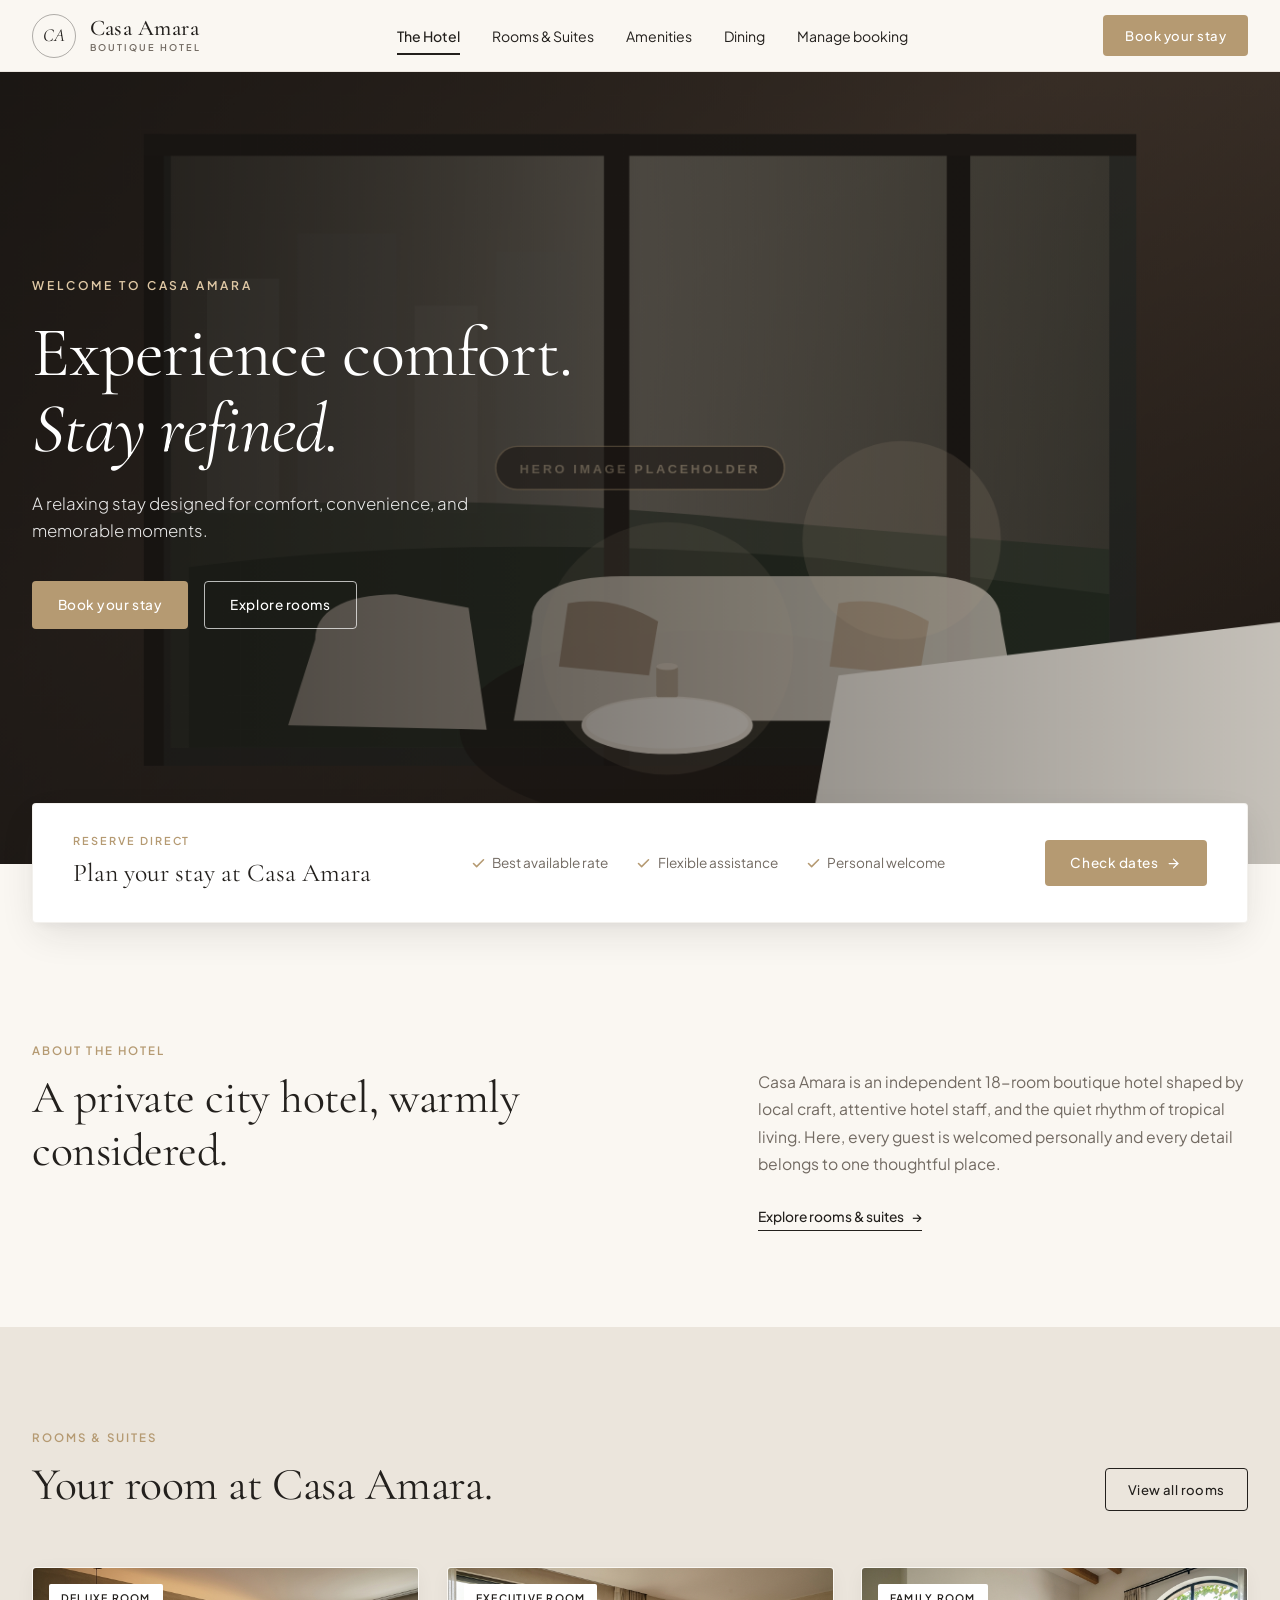
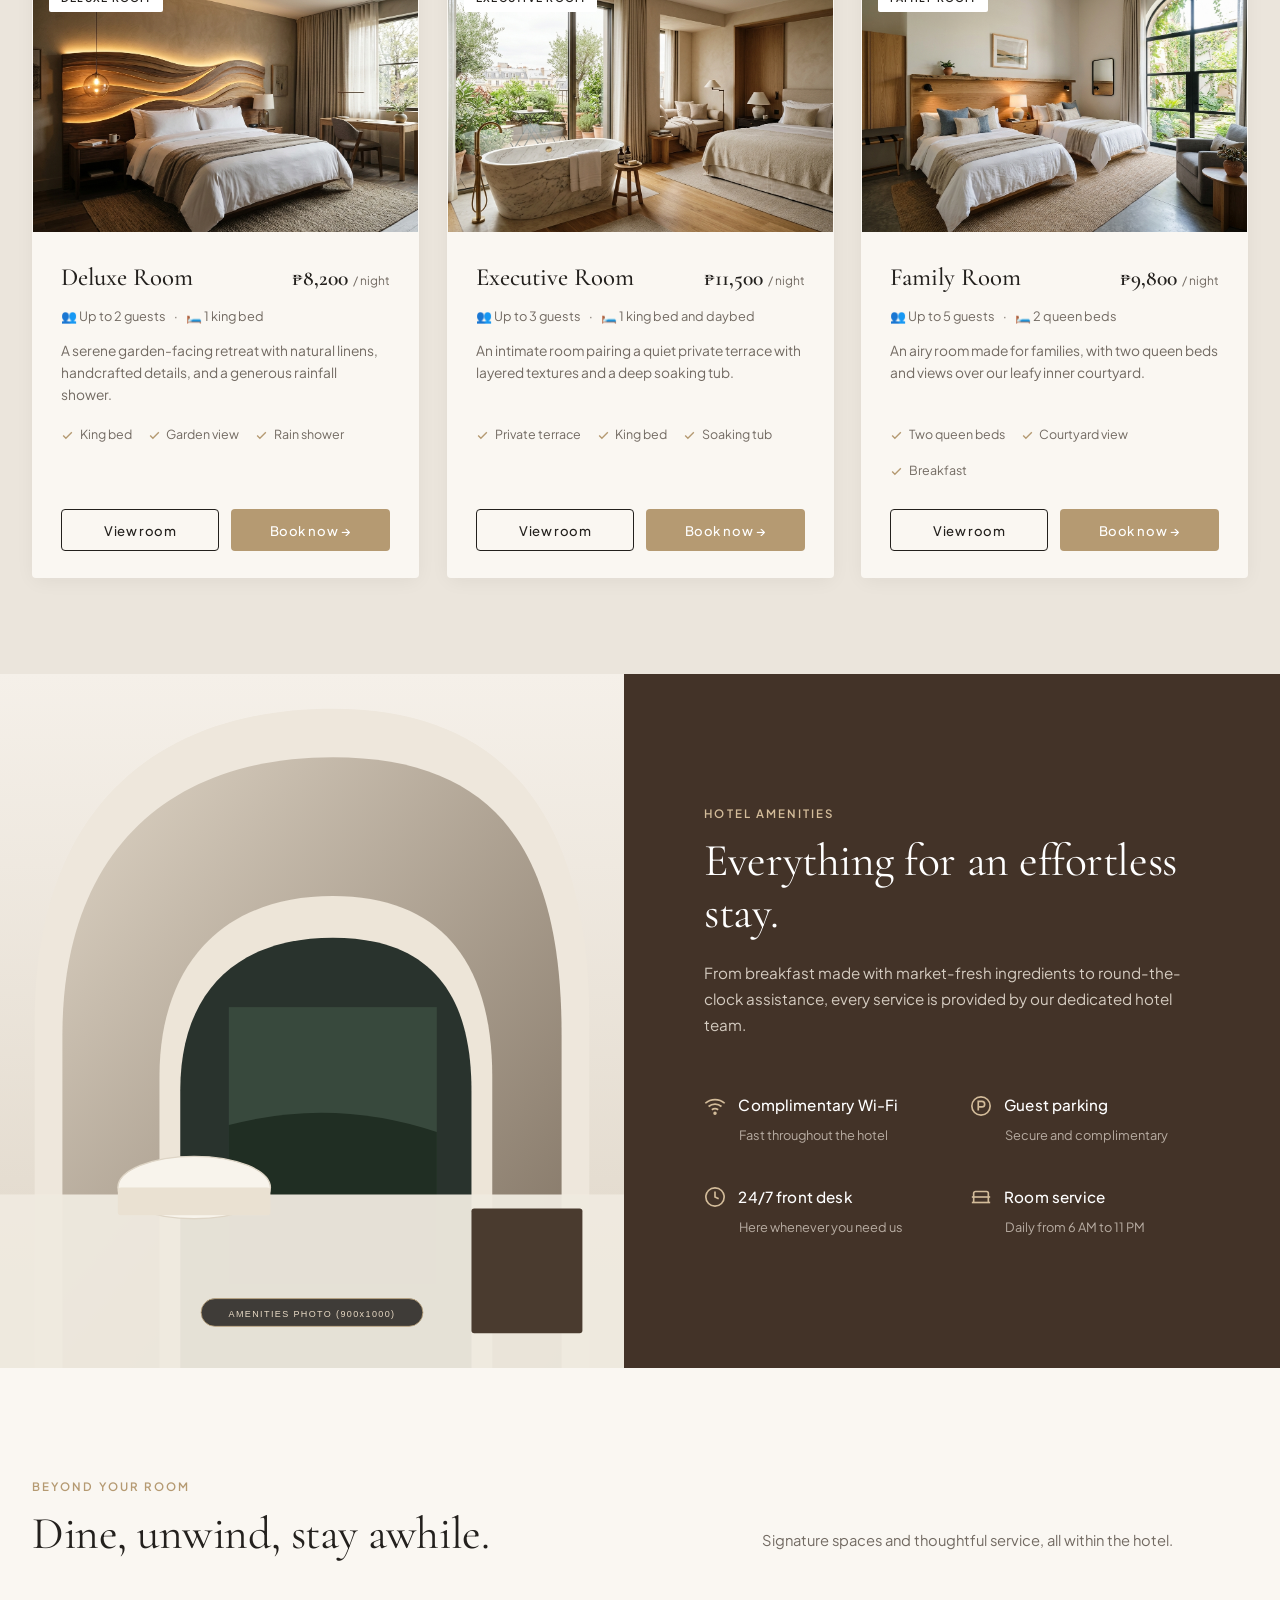
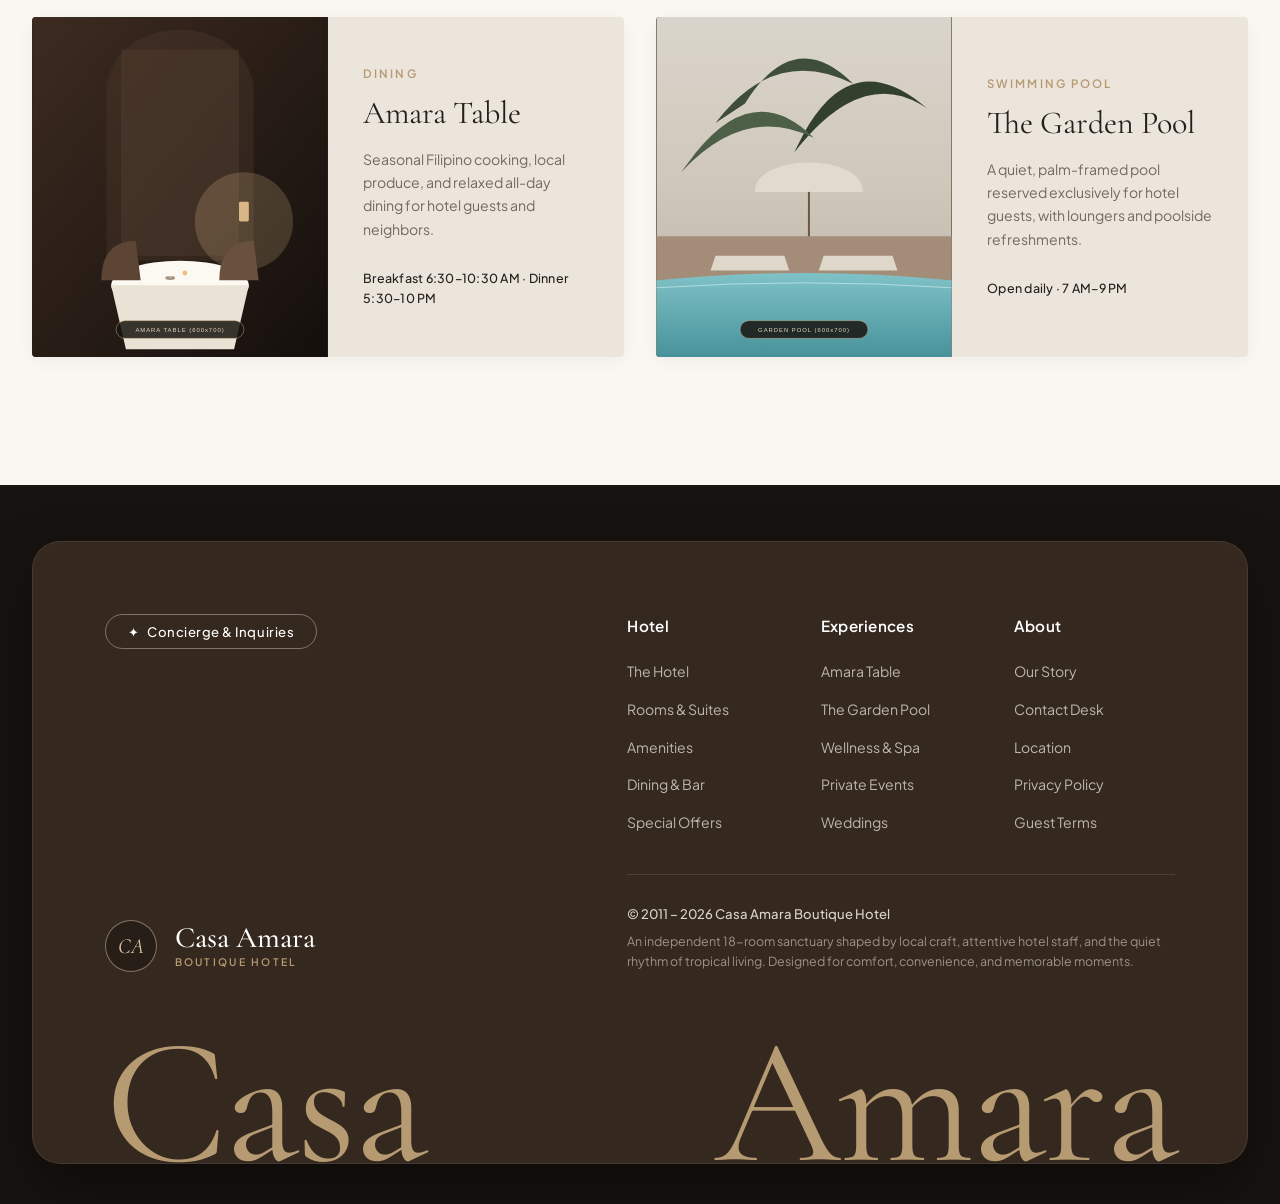
==== index.html @ 75bb2b85 "feat: complete Casa Amara Boutique Hotel platform with web experience, admin portal, and Python OOP " ====
<!DOCTYPE html>
<html lang="en">
<head>
  <meta charset="UTF-8">
  <meta name="viewport" content="width=device-width, initial-scale=1.0">
  <title>Casa Amara Boutique Hotel | Luxury Stay</title>
  <meta name="description" content="Casa Amara is an independent 18-room boutique hotel shaped by local craft, attentive staff, and the quiet rhythm of tropical living.">
  
  <!-- Google Fonts: Cormorant Garamond & Plus Jakarta Sans -->
  <link rel="preconnect" href="https://fonts.googleapis.com">
  <link rel="preconnect" href="https://fonts.gstatic.com" crossorigin>
  <link href="https://fonts.googleapis.com/css2?family=Cormorant+Garamond:ital,wght@0,400;0,500;0,600;1,400;1,500&family=Plus+Jakarta+Sans:wght@300;400;500;600&display=swap" rel="stylesheet">
  
  <!-- Main Stylesheet -->
  <link rel="stylesheet" href="css/style.css">
</head>
<body>

  <!-- =========================================================================
       1. Top Header & Navigation
       ========================================================================= -->
  <header class="site-header" id="top">
    <div class="header-container">
      <!-- Monogram & Logo -->
      <a href="#top" class="brand-logo" aria-label="Casa Amara Home">
        <div class="logo-circle">CA</div>
        <div class="logo-text">
          <span class="logo-title">Casa Amara</span>
          <span class="logo-subtitle">BOUTIQUE HOTEL</span>
        </div>
      </a>

      <!-- Navigation Links -->
      <nav aria-label="Primary Navigation">
        <ul class="nav-menu">
          <li><a href="#top" class="nav-link active">The Hotel</a></li>
          <li><a href="rooms.html" class="nav-link">Rooms &amp; Suites</a></li>
          <li><a href="#amenities" class="nav-link">Amenities</a></li>
          <li><a href="#dining" class="nav-link">Dining</a></li>
          <li><a href="#reserve" class="nav-link">Manage booking</a></li>
        </ul>
      </nav>

      <!-- Action Button -->
      <div class="header-action">
        <a href="booking.html" class="btn-primary">Book your stay</a>
      </div>

      <!-- Mobile Hamburger -->
      <button class="mobile-toggle" aria-label="Toggle navigation menu">
        <span></span>
        <span></span>
        <span></span>
      </button>
    </div>
  </header>

  <main>
    <!-- =========================================================================
         2. Hero Section
         ========================================================================= -->
    <section class="hero-section" id="hero">
      <div class="container">
        <div class="hero-content">
          <span class="hero-tagline">WELCOME TO CASA AMARA</span>
          <h1 class="hero-title">
            Experience comfort.
            <span class="italic-highlight">Stay refined.</span>
          </h1>
          <p class="hero-desc">
            A relaxing stay designed for comfort, convenience, and memorable moments.
          </p>
          <div class="hero-buttons">
            <a href="booking.html" class="btn-primary">Book your stay</a>
            <a href="rooms.html" class="btn-outline-white">Explore rooms</a>
          </div>
        </div>
      </div>
    </section>

    <!-- =========================================================================
         3. Reserve Direct Floating Bar
         ========================================================================= -->
    <div class="container reserve-direct-wrapper" id="reserve">
      <div class="reserve-direct-card">
        <div class="reserve-left">
          <div class="reserve-tag">RESERVE DIRECT</div>
          <h2 class="reserve-heading">Plan your stay at Casa Amara</h2>
        </div>

        <ul class="reserve-perks">
          <li>
            <svg width="15" height="15" viewBox="0 0 24 24" fill="none" stroke="currentColor" stroke-width="2.5" stroke-linecap="round" stroke-linejoin="round">
              <polyline points="20 6 9 17 4 12"></polyline>
            </svg>
            Best available rate
          </li>
          <li>
            <svg width="15" height="15" viewBox="0 0 24 24" fill="none" stroke="currentColor" stroke-width="2.5" stroke-linecap="round" stroke-linejoin="round">
              <polyline points="20 6 9 17 4 12"></polyline>
            </svg>
            Flexible assistance
          </li>
          <li>
            <svg width="15" height="15" viewBox="0 0 24 24" fill="none" stroke="currentColor" stroke-width="2.5" stroke-linecap="round" stroke-linejoin="round">
              <polyline points="20 6 9 17 4 12"></polyline>
            </svg>
            Personal welcome
          </li>
        </ul>

        <div class="reserve-action">
          <a href="booking.html" class="btn-primary">
            Check dates
            <svg width="15" height="15" viewBox="0 0 24 24" fill="none" stroke="currentColor" stroke-width="2" stroke-linecap="round" stroke-linejoin="round">
              <line x1="5" y1="12" x2="19" y2="12"></line>
              <polyline points="12 5 19 12 12 19"></polyline>
            </svg>
          </a>
        </div>
      </div>
    </div>

    <!-- =========================================================================
         4. About The Hotel Section
         ========================================================================= -->
    <section class="about-section" id="about">
      <div class="container">
        <div class="about-grid">
          <div class="about-left">
            <span class="eyebrow-tag">ABOUT THE HOTEL</span>
            <h2 class="section-headline">A private city hotel, warmly considered.</h2>
          </div>
          <div class="about-right">
            <p class="about-text">
              Casa Amara is an independent 18-room boutique hotel shaped by local craft, attentive hotel staff, and the quiet rhythm of tropical living. Here, every guest is welcomed personally and every detail belongs to one thoughtful place.
            </p>
            <a href="rooms.html" class="text-arrow-link">
              Explore rooms &amp; suites 
              <span aria-hidden="true">&rarr;</span>
            </a>
          </div>
        </div>
      </div>
    </section>

    <!-- =========================================================================
         5. Rooms & Suites Section
         ========================================================================= -->
    <section class="rooms-section" id="rooms">
      <div class="container">
        <div class="section-top-row">
          <div>
            <span class="eyebrow-tag">ROOMS &amp; SUITES</span>
            <h2 class="section-headline">Your room at Casa Amara.</h2>
          </div>
          <a href="rooms.html" class="btn-outline-dark">View all rooms</a>
        </div>

        <div class="rooms-grid">
          <!-- Room Card 1: Deluxe Room -->
          <article class="room-card">
            <div class="room-image-box">
              <span class="room-badge">DELUXE ROOM</span>
              <img src="assets/images/deluxe-room.jpg" alt="Deluxe Room with handcrafted headboard" loading="lazy">
            </div>
            <div class="room-content">
              <div class="room-header">
                <h3 class="room-title">Deluxe Room</h3>
                <div class="room-price">₱8,200 <span>/ night</span></div>
              </div>
              <div class="room-meta">
                <span>👥 Up to 2 guests</span>
                <span>·</span>
                <span>🛏️ 1 king bed</span>
              </div>
              <p class="room-desc">
                A serene garden-facing retreat with natural linens, handcrafted details, and a generous rainfall shower.
              </p>
              <ul class="room-features">
                <li>
                  <svg width="13" height="13" viewBox="0 0 24 24" fill="none" stroke="currentColor" stroke-width="2.5"><polyline points="20 6 9 17 4 12"></polyline></svg>
                  King bed
                </li>
                <li>
                  <svg width="13" height="13" viewBox="0 0 24 24" fill="none" stroke="currentColor" stroke-width="2.5"><polyline points="20 6 9 17 4 12"></polyline></svg>
                  Garden view
                </li>
                <li>
                  <svg width="13" height="13" viewBox="0 0 24 24" fill="none" stroke="currentColor" stroke-width="2.5"><polyline points="20 6 9 17 4 12"></polyline></svg>
                  Rain shower
                </li>
              </ul>
              <div class="room-actions">
                <button type="button" class="btn-outline-dark btn-view-room" data-room-id="deluxe">View room</button>
                <a href="booking.html?room=deluxe" class="btn-primary">Book now &rarr;</a>
              </div>
            </div>
          </article>

          <!-- Room Card 2: Executive Room -->
          <article class="room-card">
            <div class="room-image-box">
              <span class="room-badge">EXECUTIVE ROOM</span>
              <img src="assets/images/executive-room.jpg" alt="Executive Room with private terrace and soaking tub" loading="lazy">
            </div>
            <div class="room-content">
              <div class="room-header">
                <h3 class="room-title">Executive Room</h3>
                <div class="room-price">₱11,500 <span>/ night</span></div>
              </div>
              <div class="room-meta">
                <span>👥 Up to 3 guests</span>
                <span>·</span>
                <span>🛏️ 1 king bed and daybed</span>
              </div>
              <p class="room-desc">
                An intimate room pairing a quiet private terrace with layered textures and a deep soaking tub.
              </p>
              <ul class="room-features">
                <li>
                  <svg width="13" height="13" viewBox="0 0 24 24" fill="none" stroke="currentColor" stroke-width="2.5"><polyline points="20 6 9 17 4 12"></polyline></svg>
                  Private terrace
                </li>
                <li>
                  <svg width="13" height="13" viewBox="0 0 24 24" fill="none" stroke="currentColor" stroke-width="2.5"><polyline points="20 6 9 17 4 12"></polyline></svg>
                  King bed
                </li>
                <li>
                  <svg width="13" height="13" viewBox="0 0 24 24" fill="none" stroke="currentColor" stroke-width="2.5"><polyline points="20 6 9 17 4 12"></polyline></svg>
                  Soaking tub
                </li>
              </ul>
              <div class="room-actions">
                <button type="button" class="btn-outline-dark btn-view-room" data-room-id="executive">View room</button>
                <a href="booking.html?room=executive" class="btn-primary">Book now &rarr;</a>
              </div>
            </div>
          </article>

          <!-- Room Card 3: Family Room -->
          <article class="room-card">
            <div class="room-image-box">
              <span class="room-badge">FAMILY ROOM</span>
              <img src="assets/images/family-room.jpg" alt="Family Room overlooking inner leafy courtyard" loading="lazy">
            </div>
            <div class="room-content">
              <div class="room-header">
                <h3 class="room-title">Family Room</h3>
                <div class="room-price">₱9,800 <span>/ night</span></div>
              </div>
              <div class="room-meta">
                <span>👥 Up to 5 guests</span>
                <span>·</span>
                <span>🛏️ 2 queen beds</span>
              </div>
              <p class="room-desc">
                An airy room made for families, with two queen beds and views over our leafy inner courtyard.
              </p>
              <ul class="room-features">
                <li>
                  <svg width="13" height="13" viewBox="0 0 24 24" fill="none" stroke="currentColor" stroke-width="2.5"><polyline points="20 6 9 17 4 12"></polyline></svg>
                  Two queen beds
                </li>
                <li>
                  <svg width="13" height="13" viewBox="0 0 24 24" fill="none" stroke="currentColor" stroke-width="2.5"><polyline points="20 6 9 17 4 12"></polyline></svg>
                  Courtyard view
                </li>
                <li>
                  <svg width="13" height="13" viewBox="0 0 24 24" fill="none" stroke="currentColor" stroke-width="2.5"><polyline points="20 6 9 17 4 12"></polyline></svg>
                  Breakfast
                </li>
              </ul>
              <div class="room-actions">
                <button type="button" class="btn-outline-dark btn-view-room" data-room-id="family">View room</button>
                <a href="booking.html?room=family" class="btn-primary">Book now &rarr;</a>
              </div>
            </div>
          </article>
        </div>
      </div>
    </section>

    <!-- =========================================================================
         6. Hotel Amenities Section
         ========================================================================= -->
    <section class="amenities-section" id="amenities">
      <div class="amenities-wrapper">
        <!-- Left: Full Architectural Photo -->
        <div class="amenities-image-col">
          <img src="assets/images/amenities-arch.svg" alt="Architectural whitewashed arches and corridor" loading="lazy">
        </div>

        <!-- Right: Chocolate Espresso Content Panel -->
        <div class="amenities-content-col">
          <span class="eyebrow-tag light">HOTEL AMENITIES</span>
          <h2 class="section-headline">Everything for an effortless stay.</h2>
          <p class="amenities-intro">
            From breakfast made with market-fresh ingredients to round-the-clock assistance, every service is provided by our dedicated hotel team.
          </p>

          <div class="amenities-features-grid">
            <!-- Amenity 1: Wi-Fi -->
            <div class="amenity-item">
              <div class="amenity-header">
                <svg class="amenity-icon" viewBox="0 0 24 24" fill="none" stroke="currentColor" stroke-width="1.8">
                  <path d="M5 12.55a11 11 0 0 1 14.08 0"></path>
                  <path d="M1.42 9a16 16 0 0 1 21.16 0"></path>
                  <path d="M8.53 16.11a6 6 0 0 1 6.95 0"></path>
                  <circle cx="12" cy="20" r="1" fill="currentColor"></circle>
                </svg>
                <h4 class="amenity-title">Complimentary Wi-Fi</h4>
              </div>
              <p class="amenity-subtext">Fast throughout the hotel</p>
            </div>

            <!-- Amenity 2: Guest parking -->
            <div class="amenity-item">
              <div class="amenity-header">
                <svg class="amenity-icon" viewBox="0 0 24 24" fill="none" stroke="currentColor" stroke-width="1.8">
                  <circle cx="12" cy="12" r="10"></circle>
                  <path d="M9 17V7h4a3 3 0 0 1 0 6H9"></path>
                </svg>
                <h4 class="amenity-title">Guest parking</h4>
              </div>
              <p class="amenity-subtext">Secure and complimentary</p>
            </div>

            <!-- Amenity 3: 24/7 Front desk -->
            <div class="amenity-item">
              <div class="amenity-header">
                <svg class="amenity-icon" viewBox="0 0 24 24" fill="none" stroke="currentColor" stroke-width="1.8">
                  <circle cx="12" cy="12" r="10"></circle>
                  <polyline points="12 6 12 12 16 14"></polyline>
                </svg>
                <h4 class="amenity-title">24/7 front desk</h4>
              </div>
              <p class="amenity-subtext">Here whenever you need us</p>
            </div>

            <!-- Amenity 4: Room service -->
            <div class="amenity-item">
              <div class="amenity-header">
                <svg class="amenity-icon" viewBox="0 0 24 24" fill="none" stroke="currentColor" stroke-width="1.8">
                  <path d="M2 18h20"></path>
                  <path d="M4 18V8a2 2 0 0 1 2-2h12a2 2 0 0 1 2 2v10"></path>
                  <line x1="2" y1="12" x2="22" y2="12"></line>
                </svg>
                <h4 class="amenity-title">Room service</h4>
              </div>
              <p class="amenity-subtext">Daily from 6 AM to 11 PM</p>
            </div>
          </div>
        </div>
      </div>
    </section>

    <!-- =========================================================================
         7. Beyond Your Room / Dining & Pool Section
         ========================================================================= -->
    <section class="dining-section" id="dining">
      <div class="container">
        <div class="dining-top-row">
          <div>
            <span class="eyebrow-tag">BEYOND YOUR ROOM</span>
            <h2 class="section-headline">Dine, unwind, stay awhile.</h2>
          </div>
          <p class="dining-subtitle-text">
            Signature spaces and thoughtful service, all within the hotel.
          </p>
        </div>

        <div class="dining-cards-grid">
          <!-- Dining Card 1: Amara Table -->
          <article class="dining-split-card">
            <div class="dining-image-half">
              <img src="assets/images/dining-table.svg" alt="Amara Table dining atmosphere" loading="lazy">
            </div>
            <div class="dining-info-half">
              <span class="eyebrow-tag">DINING</span>
              <h3 class="dining-card-title">Amara Table</h3>
              <p class="dining-card-desc">
                Seasonal Filipino cooking, local produce, and relaxed all-day dining for hotel guests and neighbors.
              </p>
              <div class="dining-schedule">
                Breakfast 6:30–10:30 AM · Dinner 5:30–10 PM
              </div>
            </div>
          </article>

          <!-- Dining Card 2: The Garden Pool -->
          <article class="dining-split-card">
            <div class="dining-image-half">
              <img src="assets/images/garden-pool.svg" alt="The Garden Pool with palm trees" loading="lazy">
            </div>
            <div class="dining-info-half">
              <span class="eyebrow-tag">SWIMMING POOL</span>
              <h3 class="dining-card-title">The Garden Pool</h3>
              <p class="dining-card-desc">
                A quiet, palm-framed pool reserved exclusively for hotel guests, with loungers and poolside refreshments.
              </p>
              <div class="dining-schedule">
                Open daily · 7 AM–9 PM
              </div>
            </div>
          </article>
        </div>
      </div>
    </section>
  </main>

  <!-- =========================================================================
       8. Modern Boutique Footer (Recessed Card with Kinetic Typography)
       ========================================================================= -->
  <footer class="site-footer-wrapper" id="footer">
    <div class="footer-card">
      <div class="footer-main-grid">
        <!-- Left: Pill Tag & Monogram Branding -->
        <div class="footer-left-col">
          <button type="button" class="footer-concierge-pill">
            <span>✦</span> Concierge &amp; Inquiries
          </button>

          <div class="footer-brand">
            <div class="footer-logo-circle">CA</div>
            <div class="footer-brand-text">
              <span class="footer-brand-title">Casa Amara</span>
              <span class="footer-brand-subtitle">BOUTIQUE HOTEL</span>
            </div>
          </div>
        </div>

        <!-- Right: 3 Nav Columns & Copyright Credit Note -->
        <div class="footer-right-col">
          <div class="footer-nav-columns">
            <div>
              <h4 class="footer-col-title">Hotel</h4>
              <ul class="footer-link-list">
                <li><a href="#top">The Hotel</a></li>
                <li><a href="rooms.html">Rooms &amp; Suites</a></li>
                <li><a href="#amenities">Amenities</a></li>
                <li><a href="#dining">Dining &amp; Bar</a></li>
                <li><a href="#rooms">Special Offers</a></li>
              </ul>
            </div>

            <div>
              <h4 class="footer-col-title">Experiences</h4>
              <ul class="footer-link-list">
                <li><a href="#dining">Amara Table</a></li>
                <li><a href="#dining">The Garden Pool</a></li>
                <li><a href="#amenities">Wellness &amp; Spa</a></li>
                <li><a href="#reserve">Private Events</a></li>
                <li><a href="#reserve">Weddings</a></li>
              </ul>
            </div>

            <div>
              <h4 class="footer-col-title">About</h4>
              <ul class="footer-link-list">
                <li><a href="#about">Our Story</a></li>
                <li><a href="#reserve">Contact Desk</a></li>
                <li><a href="#reserve">Location</a></li>
                <li><a href="#top">Privacy Policy</a></li>
                <li><a href="#top">Guest Terms</a></li>
              </ul>
            </div>
          </div>

          <div class="footer-copy-block">
            <p class="footer-copyright">&copy; 2011 &ndash; 2026 Casa Amara Boutique Hotel</p>
            <p class="footer-credit-note">
              An independent 18-room sanctuary shaped by local craft, attentive hotel staff, and the quiet rhythm of tropical living. Designed for comfort, convenience, and memorable moments.
            </p>
          </div>
        </div>
      </div>

      <!-- Bottom Giant Display Text with Kinetic Font Stretching -->
      <div class="giant-footer-title" aria-label="Casa Amara">
        <div class="stretch-word">
          <span class="stretch-char" data-char="C">C</span><span class="stretch-char" data-char="a">a</span><span class="stretch-char" data-char="s">s</span><span class="stretch-char" data-char="a">a</span>
        </div>
        <span class="stretch-space">&nbsp;</span>
        <div class="stretch-word">
          <span class="stretch-char" data-char="A">A</span><span class="stretch-char" data-char="m">m</span><span class="stretch-char" data-char="a">a</span><span class="stretch-char" data-char="r">r</span><span class="stretch-char" data-char="a">a</span>
        </div>
      </div>
    </div>
  </footer>

  <!-- =========================================================================
       View Room Detail Modal (Split 2-Column Luxury Modal - Exact Figma Spec)
       ========================================================================= -->
  <div class="view-room-modal-backdrop" id="viewRoomModal" aria-hidden="true" role="dialog">
    <div class="view-room-modal-card">
      <button type="button" class="view-room-modal-close" id="closeViewRoomModal" aria-label="Close modal">
        <svg width="20" height="20" viewBox="0 0 24 24" fill="none" stroke="currentColor" stroke-width="2" stroke-linecap="round" stroke-linejoin="round">
          <line x1="18" y1="6" x2="6" y2="18"></line>
          <line x1="6" y1="6" x2="18" y2="18"></line>
        </svg>
      </button>

      <!-- Left: Full-bleed Room Photography -->
      <div class="view-room-modal-media">
        <img id="viewRoomModalImg" src="assets/images/deluxe-room.jpg" alt="Deluxe Room Interior">
      </div>

      <!-- Right: Detailed Information -->
      <div class="view-room-modal-content">
        <div class="view-room-modal-top">
          <div class="view-room-tag" id="viewRoomModalTag">Deluxe room</div>
          <h2 class="view-room-title" id="viewRoomModalTitle">Deluxe Room</h2>
          <p class="view-room-desc" id="viewRoomModalDesc">
            A serene garden-facing retreat with natural linens, handcrafted details, and a generous rainfall shower.
          </p>
          
          <hr class="view-room-divider">

          <div class="view-room-specs" id="viewRoomModalSpecs">
            Up to 2 guests · 1 king bed · 4 rooms in hotel inventory
          </div>

          <div class="view-room-features" id="viewRoomModalFeatures">
            <span>✓ King bed</span>
            <span>✓ Garden view</span>
            <span>✓ Rain shower</span>
          </div>

          <hr class="view-room-divider">
        </div>

        <div class="view-room-footer">
          <div class="view-room-price-box">
            <div class="view-room-price-val" id="viewRoomModalPrice">₱8,200</div>
            <div class="view-room-price-sub">/ night</div>
          </div>
          <a href="booking.html?room=deluxe" class="view-room-btn-book" id="viewRoomModalBookBtn">
            Book this room
          </a>
        </div>
      </div>
    </div>
  </div>

  <!-- Script -->
  <script src="js/main.js"></script>
</body>
</html>
---- css/style.css ----
/* ==========================================================================
   CASA AMARA BOUTIQUE HOTEL - MAIN STYLESHEET
   Accurately replicated from design specifications
   ========================================================================== */

@import url('animations.css');

/* --------------------------------------------------------------------------
   1. CSS Custom Properties / Design Tokens
   -------------------------------------------------------------------------- */
:root {
  /* Approved Casa Amara Color Palette */
  --ca-gold: #B59A72;
  --ca-gold-hover: #9E845F;
  --ca-gold-light: rgba(181, 154, 114, 0.12);
  --ca-espresso: #433328;
  --ca-espresso-dark: #372920;
  --ca-charcoal: #23201D;
  --ca-warm-beige: #EBE5DC;
  --ca-warm-beige-light: #F4EFEA;
  --ca-off-white: #FAF7F2;
  --ca-pure-white: #FFFFFF;
  --ca-text-muted: #726A62;
  --ca-text-light: #D4CBC0;
  --ca-border-subtle: #E2DBD2;
  --ca-border-dark: rgba(255, 255, 255, 0.18);

  /* Typography */
  --font-serif: 'Cormorant Garamond', 'Didot', 'Bodoni MT', Georgia, serif;
  --font-sans: 'Plus Jakarta Sans', -apple-system, BlinkMacSystemFont, 'Segoe UI', Roboto, sans-serif;

  /* Spacing Scale */
  --space-xs: 0.25rem;
  --space-sm: 0.5rem;
  --space-md: 1rem;
  --space-lg: 1.5rem;
  --space-xl: 2.5rem;
  --space-2xl: 4rem;
  --space-3xl: 6rem;

  /* Layout */
  --max-width: 1280px;
  --container-px: 2rem;
  --radius-sm: 4px;
  --radius-md: 6px;
  --radius-pill: 9999px;
  
  /* Transitions */
  --transition-smooth: all 0.28s cubic-bezier(0.4, 0, 0.2, 1);
  --shadow-card: 0 4px 20px -2px rgba(35, 32, 29, 0.06);
  --shadow-floating: 0 14px 38px -6px rgba(35, 32, 29, 0.12), 0 4px 12px -2px rgba(35, 32, 29, 0.05);
}

/* --------------------------------------------------------------------------
   2. Reset & Global Base
   -------------------------------------------------------------------------- */
*, *::before, *::after {
  box-sizing: border-box;
  margin: 0;
  padding: 0;
}

html {
  font-size: 16px;
  scroll-behavior: smooth;
  -webkit-font-smoothing: antialiased;
  -moz-osx-font-smoothing: grayscale;
}

body {
  font-family: var(--font-sans);
  background-color: var(--ca-off-white);
  color: var(--ca-charcoal);
  line-height: 1.6;
  overflow-x: hidden;
}

img {
  max-width: 100%;
  height: auto;
  display: block;
}

a {
  color: inherit;
  text-decoration: none;
  transition: var(--transition-smooth);
}

button {
  font-family: inherit;
  cursor: pointer;
  border: none;
  background: none;
  transition: var(--transition-smooth);
}

.container {
  width: 100%;
  max-width: var(--max-width);
  margin-left: auto;
  margin-right: auto;
  padding-left: var(--container-px);
  padding-right: var(--container-px);
}

/* Section Header Badges */
.eyebrow-tag {
  font-size: 0.72rem;
  font-weight: 600;
  letter-spacing: 0.18em;
  text-transform: uppercase;
  color: var(--ca-gold);
  margin-bottom: 0.75rem;
  display: inline-block;
}

.eyebrow-tag.light {
  color: #D3BC9A;
}

/* Section Headings */
.section-headline {
  font-family: var(--font-serif);
  font-size: 2.85rem;
  font-weight: 400;
  line-height: 1.15;
  color: var(--ca-charcoal);
  letter-spacing: -0.01em;
}

/* Standard Buttons */
.btn-primary {
  display: inline-flex;
  align-items: center;
  justify-content: center;
  gap: 0.5rem;
  background-color: var(--ca-gold);
  color: var(--ca-pure-white);
  padding: 0.75rem 1.6rem;
  font-size: 0.85rem;
  font-weight: 500;
  letter-spacing: 0.04em;
  border-radius: var(--radius-sm);
  transition: var(--transition-smooth);
}

.btn-primary:hover {
  background-color: var(--ca-gold-hover);
  transform: translateY(-1px);
}

.btn-outline-white {
  display: inline-flex;
  align-items: center;
  justify-content: center;
  gap: 0.5rem;
  border: 1px solid rgba(255, 255, 255, 0.7);
  background: transparent;
  color: var(--ca-pure-white);
  padding: 0.75rem 1.6rem;
  font-size: 0.85rem;
  font-weight: 500;
  letter-spacing: 0.04em;
  border-radius: var(--radius-sm);
  transition: var(--transition-smooth);
}

.btn-outline-white:hover {
  background: rgba(255, 255, 255, 0.15);
  border-color: var(--ca-pure-white);
}

.btn-outline-dark {
  display: inline-flex;
  align-items: center;
  justify-content: center;
  gap: 0.5rem;
  border: 1px solid var(--ca-charcoal);
  background: transparent;
  color: var(--ca-charcoal);
  padding: 0.65rem 1.4rem;
  font-size: 0.82rem;
  font-weight: 500;
  letter-spacing: 0.03em;
  border-radius: var(--radius-sm);
  transition: var(--transition-smooth);
}

.btn-outline-dark:hover {
  background: var(--ca-charcoal);
  color: var(--ca-pure-white);
}

/* --------------------------------------------------------------------------
   3. Navigation Bar
   -------------------------------------------------------------------------- */
.site-header {
  position: sticky;
  top: 0;
  z-index: 1000;
  background-color: var(--ca-off-white);
  border-bottom: 1px solid rgba(226, 219, 210, 0.6);
  transition: var(--transition-smooth);
}

.site-header.scrolled {
  box-shadow: 0 4px 18px rgba(0, 0, 0, 0.05);
}

.header-container {
  max-width: var(--max-width);
  margin: 0 auto;
  padding: 0.85rem var(--container-px);
  display: flex;
  align-items: center;
  justify-content: space-between;
}

/* Brand Logo */
.brand-logo {
  display: flex;
  align-items: center;
  gap: 0.85rem;
  text-decoration: none;
}

.logo-circle {
  width: 44px;
  height: 44px;
  border-radius: 50%;
  border: 1px solid rgba(35, 32, 29, 0.35);
  display: flex;
  align-items: center;
  justify-content: center;
  font-family: var(--font-serif);
  font-size: 1.15rem;
  font-style: italic;
  font-weight: 400;
  color: var(--ca-charcoal);
}

.logo-text {
  display: flex;
  flex-direction: column;
}

.logo-title {
  font-family: var(--font-serif);
  font-size: 1.4rem;
  font-weight: 500;
  line-height: 1.1;
  color: var(--ca-charcoal);
  letter-spacing: 0.02em;
}

.logo-subtitle {
  font-size: 0.58rem;
  font-weight: 600;
  letter-spacing: 0.22em;
  text-transform: uppercase;
  color: var(--ca-text-muted);
}

/* Nav Menu */
.nav-menu {
  display: flex;
  align-items: center;
  gap: 2rem;
  list-style: none;
}

.nav-link {
  font-size: 0.88rem;
  font-weight: 400;
  color: var(--ca-charcoal);
  position: relative;
  padding: 0.5rem 0;
}

.nav-link:hover {
  color: var(--ca-gold);
}

.nav-link.active {
  font-weight: 500;
}

.nav-link.active::after {
  content: '';
  position: absolute;
  bottom: -2px;
  left: 0;
  width: 100%;
  height: 1.5px;
  background-color: var(--ca-charcoal);
}

.header-action .btn-primary {
  padding: 0.65rem 1.35rem;
  font-size: 0.82rem;
}

.mobile-toggle {
  display: none;
  flex-direction: column;
  gap: 5px;
  cursor: pointer;
}

.mobile-toggle span {
  width: 24px;
  height: 2px;
  background-color: var(--ca-charcoal);
  transition: var(--transition-smooth);
}

/* --------------------------------------------------------------------------
   4. Hero Section
   -------------------------------------------------------------------------- */
.hero-section {
  position: relative;
  min-height: 88vh;
  display: flex;
  align-items: center;
  background-color: #1a1715;
  background-image: linear-gradient(
    to right, 
    rgba(22, 19, 17, 0.78) 0%, 
    rgba(22, 19, 17, 0.45) 55%, 
    rgba(22, 19, 17, 0.2) 100%
  ), url('../assets/images/hero-bg.svg');
  background-size: cover;
  background-position: center;
  color: var(--ca-pure-white);
  padding: 5rem 0 7rem;
}

.hero-content {
  max-width: 620px;
}

.hero-tagline {
  font-size: 0.75rem;
  font-weight: 600;
  letter-spacing: 0.24em;
  text-transform: uppercase;
  color: #DFC8A5;
  margin-bottom: 1.25rem;
  display: block;
}

.hero-title {
  font-family: var(--font-serif);
  font-size: clamp(3rem, 5.5vw, 4.6rem);
  font-weight: 400;
  line-height: 1.08;
  letter-spacing: -0.01em;
  margin-bottom: 1.5rem;
}

.hero-title span.italic-highlight {
  font-style: italic;
  display: block;
}

.hero-desc {
  font-size: 1.05rem;
  font-weight: 300;
  line-height: 1.6;
  color: rgba(255, 255, 255, 0.9);
  margin-bottom: 2.25rem;
  max-width: 480px;
}

.hero-buttons {
  display: flex;
  gap: 1rem;
  flex-wrap: wrap;
}

/* --------------------------------------------------------------------------
   5. Floating Booking / Reserve Direct Bar
   -------------------------------------------------------------------------- */
.reserve-direct-wrapper {
  position: relative;
  margin-top: -3.8rem;
  z-index: 100;
  margin-bottom: 4rem;
}

.reserve-direct-card {
  background-color: var(--ca-pure-white);
  border-radius: var(--radius-sm);
  padding: 1.75rem 2.5rem;
  box-shadow: var(--shadow-floating);
  display: flex;
  align-items: center;
  justify-content: space-between;
  gap: 2rem;
  border: 1px solid rgba(226, 219, 210, 0.4);
}

.reserve-left .reserve-tag {
  font-size: 0.68rem;
  font-weight: 600;
  letter-spacing: 0.18em;
  text-transform: uppercase;
  color: var(--ca-gold);
  margin-bottom: 0.25rem;
}

.reserve-left .reserve-heading {
  font-family: var(--font-serif);
  font-size: 1.6rem;
  font-weight: 400;
  color: var(--ca-charcoal);
}

.reserve-perks {
  display: flex;
  align-items: center;
  gap: 1.75rem;
  list-style: none;
}

.reserve-perks li {
  display: flex;
  align-items: center;
  gap: 0.4rem;
  font-size: 0.85rem;
  color: var(--ca-text-muted);
}

.reserve-perks li svg {
  color: var(--ca-gold);
}

/* --------------------------------------------------------------------------
   6. About The Hotel Section
   -------------------------------------------------------------------------- */
.about-section {
  padding: 3rem 0 6rem;
  background-color: var(--ca-off-white);
}

.about-grid {
  display: grid;
  grid-template-columns: 1.15fr 0.85fr;
  gap: 4rem;
  align-items: start;
}

.about-left .section-headline {
  max-width: 520px;
}

.about-right {
  display: flex;
  flex-direction: column;
  justify-content: center;
  padding-top: 2rem;
}

.about-text {
  font-size: 0.98rem;
  line-height: 1.75;
  color: var(--ca-text-muted);
  margin-bottom: 1.75rem;
}

.text-arrow-link {
  font-size: 0.86rem;
  font-weight: 500;
  color: var(--ca-charcoal);
  display: inline-flex;
  align-items: center;
  gap: 0.5rem;
  border-bottom: 1px solid var(--ca-charcoal);
  padding-bottom: 2px;
  width: fit-content;
}

.text-arrow-link:hover {
  color: var(--ca-gold);
  border-color: var(--ca-gold);
  gap: 0.75rem;
}

/* --------------------------------------------------------------------------
   7. Rooms & Suites Section
   -------------------------------------------------------------------------- */
.rooms-section {
  padding: 6rem 0;
  background-color: var(--ca-warm-beige);
}

.section-top-row {
  display: flex;
  justify-content: space-between;
  align-items: flex-end;
  margin-bottom: 3.5rem;
}

.rooms-grid {
  display: grid;
  grid-template-columns: repeat(3, 1fr);
  gap: 1.75rem;
}

.room-card {
  background-color: var(--ca-off-white);
  border-radius: var(--radius-sm);
  overflow: hidden;
  display: flex;
  flex-direction: column;
  box-shadow: var(--shadow-card);
  transition: var(--transition-smooth);
}

.room-card:hover {
  transform: translateY(-4px);
  box-shadow: 0 12px 30px rgba(35, 32, 29, 0.08);
}

.room-image-box {
  position: relative;
  width: 100%;
  aspect-ratio: 16 / 11;
  overflow: hidden;
  background-color: #2D2723;
}

.room-image-box img {
  width: 100%;
  height: 100%;
  object-fit: cover;
  transition: transform 0.6s cubic-bezier(0.4, 0, 0.2, 1);
}

.room-card:hover .room-image-box img {
  transform: scale(1.04);
}

.room-badge {
  position: absolute;
  top: 1rem;
  left: 1rem;
  background-color: var(--ca-pure-white);
  padding: 0.35rem 0.75rem;
  font-size: 0.65rem;
  font-weight: 600;
  letter-spacing: 0.12em;
  text-transform: uppercase;
  color: var(--ca-charcoal);
  border-radius: 2px;
  z-index: 2;
}

.room-content {
  padding: 1.6rem 1.75rem;
  display: flex;
  flex-direction: column;
  flex: 1;
}

.room-header {
  display: flex;
  justify-content: space-between;
  align-items: baseline;
  margin-bottom: 0.5rem;
}

.room-title {
  font-family: var(--font-serif);
  font-size: 1.55rem;
  font-weight: 500;
  color: var(--ca-charcoal);
}

.room-price {
  font-family: var(--font-serif);
  font-size: 1.35rem;
  color: var(--ca-charcoal);
  font-weight: 600;
  white-space: nowrap;
}

.room-price span {
  font-family: var(--font-sans);
  font-size: 0.75rem;
  font-weight: 400;
  color: var(--ca-text-muted);
}

.room-meta {
  font-size: 0.8rem;
  color: var(--ca-text-muted);
  margin-bottom: 0.85rem;
  display: flex;
  align-items: center;
  gap: 0.5rem;
  flex-wrap: wrap;
}

.room-desc {
  font-size: 0.86rem;
  line-height: 1.6;
  color: var(--ca-text-muted);
  margin-bottom: 1.15rem;
  min-height: 4.2rem;
}

.room-features {
  display: flex;
  gap: 1rem;
  font-size: 0.78rem;
  color: var(--ca-text-muted);
  margin-bottom: 1.75rem;
  list-style: none;
  flex-wrap: wrap;
}

.room-features li {
  display: flex;
  align-items: center;
  gap: 0.35rem;
}

.room-features li svg {
  color: var(--ca-gold);
  flex-shrink: 0;
}

.room-actions {
  display: grid;
  grid-template-columns: 1fr 1fr;
  gap: 0.75rem;
  margin-top: auto;
}

.room-actions .btn-outline-dark {
  padding: 0.65rem 0.5rem;
  font-size: 0.82rem;
}

.room-actions .btn-primary {
  padding: 0.65rem 0.5rem;
  font-size: 0.82rem;
}

/* --------------------------------------------------------------------------
   8. Hotel Amenities Section (Split Dark Brown Layout)
   -------------------------------------------------------------------------- */
.amenities-section {
  background-color: var(--ca-espresso);
  color: var(--ca-pure-white);
  overflow: hidden;
}

.amenities-wrapper {
  display: grid;
  grid-template-columns: 1fr 1.05fr;
  min-height: 640px;
}

.amenities-image-col {
  position: relative;
  background-color: #2b231c;
  overflow: hidden;
}

.amenities-image-col img {
  width: 100%;
  height: 100%;
  object-fit: cover;
}

.amenities-content-col {
  padding: 5.5rem 5rem;
  display: flex;
  flex-direction: column;
  justify-content: center;
}

.amenities-content-col .section-headline {
  color: var(--ca-pure-white);
  font-size: 2.85rem;
  margin-bottom: 1.25rem;
  max-width: 500px;
}

.amenities-intro {
  font-size: 0.95rem;
  line-height: 1.7;
  color: var(--ca-text-light);
  margin-bottom: 3.5rem;
  max-width: 520px;
}

.amenities-features-grid {
  display: grid;
  grid-template-columns: repeat(2, 1fr);
  gap: 2.5rem 2.25rem;
}

.amenity-item {
  display: flex;
  flex-direction: column;
  gap: 0.25rem;
}

.amenity-header {
  display: flex;
  align-items: center;
  gap: 0.75rem;
  margin-bottom: 0.2rem;
}

.amenity-icon {
  width: 22px;
  height: 22px;
  color: #D3BC9A;
  flex-shrink: 0;
}

.amenity-title {
  font-size: 0.95rem;
  font-weight: 500;
  color: var(--ca-pure-white);
  letter-spacing: 0.01em;
}

.amenity-subtext {
  font-size: 0.8rem;
  color: rgba(212, 203, 192, 0.8);
  padding-left: 2.15rem;
}

/* --------------------------------------------------------------------------
   9. Beyond Your Room / Dining Section
   -------------------------------------------------------------------------- */
.dining-section {
  padding: 6.5rem 0 8rem;
  background-color: var(--ca-off-white);
}

.dining-top-row {
  display: grid;
  grid-template-columns: 1.2fr 0.8fr;
  align-items: flex-end;
  margin-bottom: 3.5rem;
}

.dining-subtitle-text {
  font-size: 0.92rem;
  color: var(--ca-text-muted);
  padding-bottom: 0.5rem;
}

.dining-cards-grid {
  display: grid;
  grid-template-columns: 1fr 1fr;
  gap: 2rem;
}

.dining-split-card {
  display: grid;
  grid-template-columns: 1fr 1fr;
  background-color: var(--ca-warm-beige);
  border-radius: var(--radius-sm);
  overflow: hidden;
  box-shadow: var(--shadow-card);
  transition: var(--transition-smooth);
}

.dining-split-card:hover {
  transform: translateY(-3px);
  box-shadow: 0 10px 28px rgba(35, 32, 29, 0.08);
}

.dining-image-half {
  aspect-ratio: 1 / 1.15;
  background-color: #2B231C;
  overflow: hidden;
}

.dining-image-half img {
  width: 100%;
  height: 100%;
  object-fit: cover;
  transition: transform 0.6s ease;
}

.dining-split-card:hover .dining-image-half img {
  transform: scale(1.04);
}

.dining-info-half {
  padding: 2.5rem 2.2rem;
  display: flex;
  flex-direction: column;
  justify-content: center;
}

.dining-info-half .eyebrow-tag {
  margin-bottom: 0.75rem;
}

.dining-card-title {
  font-family: var(--font-serif);
  font-size: 2rem;
  font-weight: 400;
  color: var(--ca-charcoal);
  margin-bottom: 1rem;
  line-height: 1.15;
}

.dining-card-desc {
  font-size: 0.88rem;
  line-height: 1.65;
  color: var(--ca-text-muted);
  margin-bottom: 1.75rem;
}

.dining-schedule {
  font-size: 0.78rem;
  font-weight: 500;
  color: var(--ca-charcoal);
  letter-spacing: 0.02em;
}

/* --------------------------------------------------------------------------
   10. Placeholder Styles
   -------------------------------------------------------------------------- */
.placeholder-box {
  width: 100%;
  height: 100%;
  display: flex;
  flex-direction: column;
  align-items: center;
  justify-content: center;
  text-align: center;
  padding: 1.5rem;
  background: linear-gradient(135deg, #372E27 0%, #201A16 100%);
  color: rgba(255, 255, 255, 0.85);
}

.placeholder-badge {
  font-size: 0.68rem;
  font-weight: 600;
  letter-spacing: 0.14em;
  text-transform: uppercase;
  background: rgba(181, 154, 114, 0.25);
  color: #DFC8A5;
  padding: 0.3rem 0.6rem;
  border-radius: 3px;
  margin-bottom: 0.5rem;
  border: 1px solid rgba(181, 154, 114, 0.35);
}

.placeholder-dims {
  font-size: 0.75rem;
  color: rgba(255, 255, 255, 0.55);
}

/* --------------------------------------------------------------------------
   11. Responsive Media Queries
   -------------------------------------------------------------------------- */
@media (max-width: 1080px) {
  .dining-cards-grid {
    grid-template-columns: 1fr;
  }
  
  .amenities-content-col {
    padding: 4rem 3rem;
  }
}

@media (max-width: 960px) {
  .nav-menu {
    display: none;
  }
  
  .mobile-toggle {
    display: flex;
  }
  
  .about-grid {
    grid-template-columns: 1fr;
    gap: 2rem;
  }
  
  .about-right {
    padding-top: 0;
  }
  
  .rooms-grid {
    grid-template-columns: 1fr;
    max-width: 520px;
    margin: 0 auto;
  }
  
  .amenities-wrapper {
    grid-template-columns: 1fr;
  }
  
  .amenities-image-col {
    min-height: 420px;
  }
  
  .reserve-direct-card {
    flex-direction: column;
    align-items: flex-start;
    padding: 1.75rem;
  }
  
  .reserve-perks {
    flex-direction: column;
    align-items: flex-start;
    gap: 0.75rem;
  }
  
  .dining-top-row {
    grid-template-columns: 1fr;
    gap: 1rem;
  }
}

@media (max-width: 640px) {
  .section-headline {
    font-size: 2.2rem;
  }
  
  .hero-title {
    font-size: 2.6rem;
  }
  
  .dining-split-card {
    grid-template-columns: 1fr;
  }
  
  .dining-image-half {
    aspect-ratio: 16 / 10;
  }
  
  .amenities-features-grid {
    grid-template-columns: 1fr;
    gap: 1.5rem;
  }
  
  .header-action {
    display: none;
  }
}

/* --------------------------------------------------------------------------
   12. Modern Boutique Footer (Recessed Card with Kinetic Typography)
   -------------------------------------------------------------------------- */
.site-footer-wrapper {
  background-color: #171310;
  padding: 3.5rem var(--container-px) 2.5rem;
  overflow: hidden;
}

.footer-card {
  max-width: var(--max-width);
  margin: 0 auto;
  background-color: #35281F;
  border-radius: 28px;
  padding: 4.5rem 4.5rem 0 4.5rem;
  overflow: hidden;
  box-shadow: 0 24px 60px rgba(0, 0, 0, 0.45);
  border: 1px solid rgba(255, 255, 255, 0.08);
  position: relative;
}

.footer-main-grid {
  display: grid;
  grid-template-columns: 1.15fr 1.35fr;
  gap: 3.5rem;
  margin-bottom: 2rem;
}

/* Left Column */
.footer-left-col {
  display: flex;
  flex-direction: column;
  justify-content: space-between;
  gap: 3.5rem;
}

.footer-concierge-pill {
  display: inline-flex;
  align-items: center;
  gap: 0.5rem;
  border: 1px solid rgba(255, 255, 255, 0.35);
  background: transparent;
  color: var(--ca-pure-white);
  padding: 0.5rem 1.35rem;
  font-size: 0.82rem;
  font-weight: 500;
  letter-spacing: 0.04em;
  border-radius: var(--radius-pill);
  width: fit-content;
  transition: var(--transition-smooth);
}

.footer-concierge-pill:hover {
  border-color: var(--ca-gold);
  color: var(--ca-gold);
  background: rgba(181, 154, 114, 0.12);
  transform: translateY(-1px);
}

.footer-brand {
  display: flex;
  align-items: center;
  gap: 1.1rem;
}

.footer-logo-circle {
  width: 52px;
  height: 52px;
  border-radius: 50%;
  border: 1.5px solid rgba(223, 200, 165, 0.5);
  display: flex;
  align-items: center;
  justify-content: center;
  font-family: var(--font-serif);
  font-size: 1.35rem;
  font-style: italic;
  color: #DFC8A5;
  background-color: rgba(22, 17, 13, 0.4);
}

.footer-brand-text {
  display: flex;
  flex-direction: column;
}

.footer-brand-title {
  font-family: var(--font-serif);
  font-size: 1.85rem;
  font-weight: 500;
  color: var(--ca-pure-white);
  line-height: 1.1;
}

.footer-brand-subtitle {
  font-size: 0.65rem;
  font-weight: 600;
  letter-spacing: 0.22em;
  text-transform: uppercase;
  color: #B59A72;
}

/* Right Column */
.footer-right-col {
  display: flex;
  flex-direction: column;
  gap: 2.5rem;
}

.footer-nav-columns {
  display: grid;
  grid-template-columns: repeat(3, 1fr);
  gap: 2rem;
}

.footer-col-title {
  font-size: 0.95rem;
  font-weight: 600;
  color: var(--ca-pure-white);
  margin-bottom: 1.25rem;
  letter-spacing: 0.02em;
}

.footer-link-list {
  list-style: none;
  display: flex;
  flex-direction: column;
  gap: 0.75rem;
}

.footer-link-list a {
  font-size: 0.88rem;
  color: rgba(235, 229, 220, 0.75);
  transition: var(--transition-smooth);
}

.footer-link-list a:hover {
  color: var(--ca-gold);
  transform: translateX(3px);
}

.footer-copy-block {
  padding-top: 1.75rem;
  border-top: 1px solid rgba(255, 255, 255, 0.1);
}

.footer-copyright {
  font-size: 0.82rem;
  color: rgba(235, 229, 220, 0.9);
  font-weight: 500;
  margin-bottom: 0.5rem;
}

.footer-credit-note {
  font-size: 0.78rem;
  line-height: 1.6;
  color: rgba(212, 203, 192, 0.65);
  max-width: 540px;
}

/* --------------------------------------------------------------------------
   13. Giant Display Text with Kinetic Font Stretching Animation
   -------------------------------------------------------------------------- */
.giant-footer-title {
  font-family: var(--font-serif);
  font-size: clamp(3.8rem, 14vw, 14.8rem);
  font-weight: 400;
  line-height: 0.84;
  letter-spacing: -0.02em;
  color: var(--ca-gold);
  display: flex;
  justify-content: space-between;
  align-items: flex-end;
  user-select: none;
  cursor: pointer;
  margin-top: 3.5rem;
  margin-bottom: -1rem;
  padding-bottom: 0;
  white-space: nowrap;
  width: 100%;
}

.stretch-word {
  display: inline-flex;
  align-items: flex-end;
}

.stretch-char {
  display: inline-block;
  transform-origin: bottom center;
  transition: transform 0.35s cubic-bezier(0.2, 0.9, 0.3, 1.2), color 0.3s ease, text-shadow 0.3s ease;
  will-change: transform;
}

/* Base stretch on container hover */
.giant-footer-title:hover .stretch-char {
  color: #D8BD92;
  transform: scaleY(1.18);
}

/* Active stretch on individual letter hover */
.stretch-char:hover {
  transform: scaleY(1.52) scaleX(1.14) !important;
  color: #FFF2D6 !important;
  text-shadow: 0 0 35px rgba(223, 200, 165, 0.55);
}

.stretch-space {
  display: inline-block;
  width: 2.5vw;
}

/* Responsive adjustments for footer */
@media (max-width: 960px) {
  .footer-card {
    padding: 3rem 2rem 0;
    border-radius: 20px;
  }
  
  .footer-main-grid {
    grid-template-columns: 1fr;
    gap: 3rem;
  }
  
  .footer-left-col {
    gap: 2rem;
  }
  
  .footer-nav-columns {
    gap: 1.5rem;
  }
  
  .giant-footer-title {
    font-size: clamp(2.8rem, 13vw, 7.5rem);
    margin-top: 2rem;
  }
}

@media (max-width: 640px) {
  .site-footer-wrapper {
    padding: 1.5rem 0.75rem;
  }
  
  .footer-card {
    padding: 2.25rem 1.25rem 0;
  }
  
  .footer-nav-columns {
    grid-template-columns: 1fr 1fr;
  }
  
  .giant-footer-title {
    font-size: clamp(2.2rem, 13vw, 4.4rem);
    justify-content: center;
    gap: 0.75rem;
  }
}

/* --------------------------------------------------------------------------
   14. Rooms & Suites Dedicated Catalog Page
   -------------------------------------------------------------------------- */
.rooms-hero-wrapper {
  background-color: var(--ca-off-white);
  padding: 5.5rem var(--container-px) 2rem;
  text-align: center;
}

.rooms-hero-wrapper .eyebrow-tag {
  margin-bottom: 0.85rem;
}

.rooms-hero-headline {
  font-family: var(--font-serif);
  font-size: clamp(3.2rem, 5.5vw, 4.5rem);
  font-weight: 400;
  color: var(--ca-charcoal);
  line-height: 1.1;
  margin-bottom: 1.25rem;
  letter-spacing: -0.01em;
}

.rooms-hero-subtitle {
  font-size: 1.05rem;
  color: var(--ca-text-muted);
  max-width: 680px;
  margin: 0 auto 3.5rem;
  line-height: 1.65;
}

/* Floating Availability Search Bar */
.availability-search-bar {
  background-color: var(--ca-pure-white);
  border-radius: var(--radius-sm);
  box-shadow: var(--shadow-floating);
  border: 1px solid rgba(226, 219, 210, 0.7);
  display: flex;
  align-items: stretch;
  max-width: 1140px;
  margin: 0 auto;
  overflow: hidden;
}

.search-field-item {
  flex: 1;
  padding: 1.15rem 1.4rem;
  border-right: 1px solid var(--ca-border-subtle);
  display: flex;
  flex-direction: column;
  justify-content: center;
  text-align: left;
  transition: var(--transition-smooth);
}

.search-field-item:hover {
  background-color: #FAF8F5;
}

.search-field-label {
  font-size: 0.65rem;
  font-weight: 600;
  letter-spacing: 0.16em;
  text-transform: uppercase;
  color: var(--ca-text-muted);
  display: flex;
  align-items: center;
  gap: 0.45rem;
  margin-bottom: 0.35rem;
}

.search-field-label svg {
  color: var(--ca-gold);
}

.search-field-val {
  display: flex;
  align-items: center;
  justify-content: space-between;
}

.search-field-val input,
.search-field-val select {
  border: none;
  background: transparent;
  font-family: inherit;
  font-size: 0.95rem;
  font-weight: 500;
  color: var(--ca-charcoal);
  width: 100%;
  outline: none;
  cursor: pointer;
}

.search-field-icon-right {
  color: #9C9184;
  flex-shrink: 0;
  margin-left: 0.5rem;
}

.search-action-btn-wrapper {
  display: flex;
  align-items: center;
  padding: 0.75rem 1rem;
}

.search-action-btn-wrapper .btn-primary {
  height: 100%;
  padding: 0.85rem 1.75rem;
  white-space: nowrap;
}

/* Catalog 2x2 Grid */
.rooms-catalog-section {
  background-color: var(--ca-off-white);
  padding: 4.5rem 0 7rem;
}

.rooms-catalog-grid {
  display: grid;
  grid-template-columns: repeat(2, 1fr);
  gap: 2.5rem;
}

.rooms-catalog-grid .room-card {
  background-color: var(--ca-pure-white);
  border: 1px solid rgba(226, 219, 210, 0.6);
}

@media (max-width: 1024px) {
  .availability-search-bar {
    flex-wrap: wrap;
  }
  
  .search-field-item {
    min-width: 48%;
    border-bottom: 1px solid var(--ca-border-subtle);
  }
  
  .search-action-btn-wrapper {
    width: 100%;
    padding: 1rem;
  }
  
  .search-action-btn-wrapper .btn-primary {
    width: 100%;
    padding: 0.85rem;
  }
}

@media (max-width: 860px) {
  .rooms-catalog-grid {
    grid-template-columns: 1fr;
    max-width: 580px;
    margin: 0 auto;
  }
  
  .search-field-item {
    min-width: 100%;
    border-right: none;
  }
}

/* --------------------------------------------------------------------------
   15. Booking Flow (6-step Wizard)
   -------------------------------------------------------------------------- */
.booking-page-body {
  background-color: var(--ca-off-white);
  min-height: 100vh;
  display: flex;
  flex-direction: column;
}

.booking-header {
  border-bottom: 1px solid rgba(226, 219, 210, 0.6);
  padding: 1.25rem 0;
  background-color: var(--ca-off-white);
}

.booking-header-inner {
  max-width: var(--max-width);
  margin: 0 auto;
  padding: 0 var(--container-px);
  display: flex;
  align-items: center;
  justify-content: space-between;
}

.booking-close-link {
  font-size: 0.9rem;
  color: var(--ca-charcoal);
  font-weight: 500;
  transition: var(--transition-smooth);
}

.booking-close-link:hover {
  color: var(--ca-gold);
}

/* Stepper Progress Bar */
.booking-stepper-wrapper {
  padding: 2.75rem 0 1.5rem;
  max-width: 860px;
  margin: 0 auto;
  width: 100%;
}

.booking-stepper-track {
  display: flex;
  align-items: flex-start;
  justify-content: space-between;
  position: relative;
}

.booking-stepper-track::before {
  content: '';
  position: absolute;
  top: 15px;
  left: 20px;
  right: 20px;
  height: 1px;
  background-color: #D6CEC3;
  z-index: 1;
}

.step-node {
  position: relative;
  z-index: 2;
  display: flex;
  flex-direction: column;
  align-items: center;
  gap: 0.5rem;
  cursor: pointer;
  flex: 1;
}

.step-node-bubble {
  width: 30px;
  height: 30px;
  border-radius: 50%;
  background-color: var(--ca-off-white);
  border: 1.5px solid #C5BBAE;
  display: flex;
  align-items: center;
  justify-content: center;
  font-size: 0.78rem;
  font-weight: 600;
  color: #8C8174;
  transition: var(--transition-smooth);
}

.step-node.active .step-node-bubble {
  background-color: var(--ca-gold);
  border-color: var(--ca-gold);
  color: var(--ca-pure-white);
}

.step-node.completed .step-node-bubble {
  background-color: #A8906B;
  border-color: #A8906B;
  color: var(--ca-pure-white);
}

.step-node-label {
  font-size: 0.72rem;
  color: var(--ca-text-muted);
  white-space: nowrap;
  font-weight: 400;
  text-align: center;
}

.step-node.active .step-node-label {
  color: var(--ca-charcoal);
  font-weight: 600;
}

/* Booking Content Container */
.booking-content-area {
  max-width: 860px;
  margin: 1rem auto 5rem;
  padding: 0 var(--container-px);
  width: 100%;
  flex: 1;
}

.step-header-box {
  text-align: center;
  margin-bottom: 2.8rem;
}

.step-count-badge {
  font-size: 0.7rem;
  font-weight: 600;
  letter-spacing: 0.22em;
  text-transform: uppercase;
  color: var(--ca-gold);
  margin-bottom: 0.65rem;
  display: block;
}

.step-title {
  font-family: var(--font-serif);
  font-size: clamp(2.4rem, 4.5vw, 3.4rem);
  font-weight: 400;
  color: var(--ca-charcoal);
  line-height: 1.15;
  margin-bottom: 0.85rem;
}

.step-subtitle {
  font-size: 0.95rem;
  color: var(--ca-text-muted);
  max-width: 580px;
  margin: 0 auto;
  line-height: 1.6;
}

/* Step 1: Form Card */
.booking-form-card {
  background-color: var(--ca-warm-beige);
  border-radius: var(--radius-sm);
  padding: 2.25rem 2.5rem;
  border: 1px solid rgba(226, 219, 210, 0.6);
  box-shadow: var(--shadow-card);
}

.form-row-2col {
  display: grid;
  grid-template-columns: 1fr 1fr;
  gap: 1.5rem;
  margin-bottom: 1.5rem;
}

.booking-input-group {
  display: flex;
  flex-direction: column;
  gap: 0.4rem;
}

.booking-input-label {
  font-size: 0.75rem;
  font-weight: 500;
  color: var(--ca-charcoal);
  display: flex;
  justify-content: space-between;
}

.booking-input-label .optional-tag {
  color: var(--ca-text-muted);
  font-weight: 400;
}

.booking-input {
  width: 100%;
  padding: 0.75rem 1rem;
  background-color: var(--ca-pure-white);
  border: 1px solid #D5CCC0;
  border-radius: 3px;
  font-family: inherit;
  font-size: 0.92rem;
  color: var(--ca-charcoal);
  outline: none;
  transition: var(--transition-smooth);
}

.booking-input:focus {
  border-color: var(--ca-gold);
  box-shadow: 0 0 0 2px var(--ca-gold-light);
}

.input-with-icon {
  position: relative;
}

.input-with-icon .input-icon-right {
  position: absolute;
  right: 12px;
  top: 50%;
  transform: translateY(-50%);
  color: #8C8174;
  pointer-events: none;
}

.booking-field-note {
  font-size: 0.72rem;
  color: var(--ca-text-muted);
  margin-top: 0.45rem;
  margin-bottom: 1.75rem;
}

.booking-actions-row {
  display: flex;
  align-items: center;
  justify-content: flex-end;
  gap: 1rem;
  margin-top: 1.5rem;
}

.booking-actions-row.space-between {
  justify-content: space-between;
}

/* Step 2: Room Selection List */
.room-select-list {
  display: flex;
  flex-direction: column;
  gap: 1.25rem;
  margin-bottom: 2rem;
}

.room-select-card {
  display: flex;
  align-items: center;
  gap: 1.5rem;
  background-color: var(--ca-pure-white);
  border: 1px solid var(--ca-border-subtle);
  border-radius: var(--radius-sm);
  padding: 1.25rem 1.75rem;
  cursor: pointer;
  transition: var(--transition-smooth);
}

.room-select-card:hover {
  border-color: #B59A72;
  box-shadow: 0 4px 14px rgba(35, 32, 29, 0.05);
}

.room-select-card.selected {
  border: 2px solid var(--ca-gold);
  background-color: #FDFBF8;
}

.room-radio-circle {
  width: 20px;
  height: 20px;
  border-radius: 50%;
  border: 1.5px solid #C0B5A7;
  display: flex;
  align-items: center;
  justify-content: center;
  flex-shrink: 0;
}

.room-select-card.selected .room-radio-circle {
  border-color: var(--ca-gold);
}

.room-radio-dot {
  width: 10px;
  height: 10px;
  border-radius: 50%;
  background-color: var(--ca-gold);
  opacity: 0;
  transition: var(--transition-smooth);
}

.room-select-card.selected .room-radio-dot {
  opacity: 1;
}

.room-select-thumb {
  width: 130px;
  height: 84px;
  border-radius: 3px;
  overflow: hidden;
  flex-shrink: 0;
  background-color: #2D2723;
}

.room-select-thumb img {
  width: 100%;
  height: 100%;
  object-fit: cover;
}

.room-select-details {
  flex: 1;
}

.room-select-tag {
  font-size: 0.68rem;
  text-transform: capitalize;
  color: var(--ca-text-muted);
  margin-bottom: 0.2rem;
}

.room-select-title {
  font-family: var(--font-serif);
  font-size: 1.35rem;
  font-weight: 500;
  color: var(--ca-charcoal);
  margin-bottom: 0.25rem;
}

.room-select-specs {
  font-size: 0.78rem;
  color: var(--ca-text-muted);
}

.room-select-price-box {
  text-align: right;
  flex-shrink: 0;
}

.room-select-price {
  font-family: var(--font-serif);
  font-size: 1.35rem;
  font-weight: 600;
  color: var(--ca-charcoal);
}

.room-select-price span {
  font-family: var(--font-sans);
  font-size: 0.75rem;
  font-weight: 400;
  color: var(--ca-text-muted);
}

/* Step 4: Review Reservation */
.review-top-grid {
  display: grid;
  grid-template-columns: 1.3fr 0.95fr;
  gap: 1.75rem;
  margin-bottom: 1.5rem;
}

.review-room-box {
  background-color: var(--ca-pure-white);
  border: 1px solid var(--ca-border-subtle);
  border-radius: var(--radius-sm);
  display: flex;
  overflow: hidden;
}

.review-room-thumb {
  width: 44%;
  background-color: #2B231C;
}

.review-room-thumb img {
  width: 100%;
  height: 100%;
  object-fit: cover;
}

.review-room-info {
  padding: 1.75rem 1.5rem;
  display: flex;
  flex-direction: column;
  justify-content: center;
}

.review-room-tag {
  font-size: 0.7rem;
  color: var(--ca-text-muted);
  margin-bottom: 0.35rem;
}

.review-room-title {
  font-family: var(--font-serif);
  font-size: 1.75rem;
  font-weight: 500;
  color: var(--ca-charcoal);
  margin-bottom: 1rem;
}

.review-dates-row {
  display: flex;
  align-items: center;
  gap: 0.75rem;
  font-size: 0.75rem;
  color: var(--ca-text-muted);
  margin-bottom: 0.5rem;
}

.review-dates-row strong {
  color: var(--ca-charcoal);
  font-weight: 600;
}

.review-room-bottom-meta {
  font-size: 0.78rem;
  color: var(--ca-text-muted);
}

.review-price-summary-box {
  background-color: #DBCBB2;
  border-radius: var(--radius-sm);
  padding: 1.75rem 2rem;
  display: flex;
  flex-direction: column;
  justify-content: space-between;
}

.review-price-title {
  font-family: var(--font-serif);
  font-size: 1.35rem;
  font-weight: 500;
  color: var(--ca-charcoal);
  margin-bottom: 1.25rem;
}

.price-summary-row {
  display: flex;
  justify-content: space-between;
  font-size: 0.85rem;
  color: #4D453E;
  margin-bottom: 0.5rem;
}

.price-summary-divider {
  height: 1px;
  background-color: rgba(77, 69, 62, 0.2);
  margin: 1rem 0;
}

.price-total-row {
  display: flex;
  justify-content: space-between;
  align-items: baseline;
  font-size: 1.05rem;
  font-weight: 600;
  color: var(--ca-charcoal);
}

.price-total-row span:last-child {
  font-family: var(--font-serif);
  font-size: 1.45rem;
}

.review-guest-box {
  background-color: var(--ca-pure-white);
  border: 1px solid var(--ca-border-subtle);
  border-radius: var(--radius-sm);
  padding: 1.25rem 2rem;
  display: grid;
  grid-template-columns: 1fr 1fr 1fr;
  gap: 1.5rem;
}

.review-guest-item-label {
  font-size: 0.65rem;
  font-weight: 600;
  letter-spacing: 0.16em;
  text-transform: uppercase;
  color: var(--ca-text-muted);
  margin-bottom: 0.25rem;
}

.review-guest-item-val {
  font-size: 0.9rem;
  font-weight: 500;
  color: var(--ca-charcoal);
}

/* Step 5: Payment */
.payment-grid {
  display: grid;
  grid-template-columns: 1.3fr 0.95fr;
  gap: 2rem;
}

.payment-methods-stack {
  display: flex;
  flex-direction: column;
  gap: 1rem;
  margin-bottom: 1.75rem;
}

.payment-option-card {
  display: flex;
  align-items: center;
  gap: 1.25rem;
  background-color: var(--ca-pure-white);
  border: 1px solid var(--ca-border-subtle);
  border-radius: var(--radius-sm);
  padding: 1.25rem 1.5rem;
  cursor: pointer;
  transition: var(--transition-smooth);
}

.payment-option-card.selected {
  border: 2px solid var(--ca-gold);
  background-color: #FAF7F2;
}

.ca-badge-square {
  width: 38px;
  height: 38px;
  background-color: #FAF7F2;
  border: 1px solid #D5CCC0;
  display: flex;
  align-items: center;
  justify-content: center;
  font-family: var(--font-serif);
  font-size: 0.95rem;
  font-weight: 600;
  color: var(--ca-charcoal);
  border-radius: 4px;
}

.payment-option-title {
  font-size: 0.92rem;
  font-weight: 600;
  color: var(--ca-charcoal);
  margin-bottom: 0.15rem;
}

.payment-option-subtitle {
  font-size: 0.78rem;
  color: var(--ca-text-muted);
}

.card-inputs-box {
  background-color: var(--ca-warm-beige);
  padding: 1.5rem;
  border-radius: var(--radius-sm);
  border: 1px solid rgba(226, 219, 210, 0.7);
}

.simulation-note {
  font-size: 0.75rem;
  color: var(--ca-text-muted);
  text-align: center;
  margin-top: 1rem;
}

/* Step 6: Confirmation Screen */
.confirmation-card {
  background-color: var(--ca-pure-white);
  border: 1px solid var(--ca-border-subtle);
  border-radius: var(--radius-sm);
  padding: 3.5rem 2.5rem;
  text-align: center;
  box-shadow: var(--shadow-card);
}

.confirmation-badge-icon {
  width: 64px;
  height: 64px;
  border-radius: 50%;
  background-color: var(--ca-gold-light);
  color: var(--ca-gold);
  display: flex;
  align-items: center;
  justify-content: center;
  margin: 0 auto 1.5rem;
}

/* Responsive Booking Queries */
@media (max-width: 860px) {
  .review-top-grid,
  .payment-grid {
    grid-template-columns: 1fr;
  }
  
  .review-guest-box {
    grid-template-columns: 1fr;
    gap: 1rem;
  }
  
  .booking-stepper-track {
    overflow-x: auto;
    padding-bottom: 0.5rem;
  }
  
  .step-node-label {
    display: none;
  }
  
  .step-node.active .step-node-label {
    display: block;
  }
  
  .room-select-card {
    flex-wrap: wrap;
  }
}

/* --------------------------------------------------------------------------
   16. Confirmation Screen Exact Replication
   -------------------------------------------------------------------------- */
.conf-checkmark-circle {
  width: 52px;
  height: 52px;
  border-radius: 50%;
  background-color: var(--ca-gold);
  color: var(--ca-pure-white);
  display: flex;
  align-items: center;
  justify-content: center;
  margin: 0 auto 1.5rem;
}

.conf-ref-banner {
  background-color: #3F3227;
  border-radius: var(--radius-sm);
  padding: 2.2rem 2rem;
  text-align: center;
  color: var(--ca-pure-white);
  max-width: 680px;
  margin: 0 auto 1.5rem;
}

.conf-ref-tag {
  font-size: 0.68rem;
  font-weight: 600;
  letter-spacing: 0.2em;
  text-transform: uppercase;
  color: #CBB69B;
  margin-bottom: 0.65rem;
}

.conf-ref-code {
  font-family: var(--font-serif);
  font-size: 2.3rem;
  letter-spacing: 0.08em;
  font-weight: 500;
  color: var(--ca-pure-white);
  margin-bottom: 0.5rem;
}

.conf-ref-hint {
  font-size: 0.82rem;
  color: #CBB69B;
}

.conf-details-bar {
  background-color: #FAF7F2;
  border: 1px solid #D6CEC3;
  border-radius: var(--radius-sm);
  display: grid;
  grid-template-columns: repeat(4, 1fr);
  max-width: 680px;
  margin: 0 auto 2.5rem;
  overflow: hidden;
  text-align: left;
}

.conf-details-col {
  padding: 1.25rem 1.4rem;
  border-right: 1px solid #D6CEC3;
  display: flex;
  flex-direction: column;
  justify-content: center;
}

.conf-details-col:last-child {
  border-right: none;
}

.conf-col-label {
  font-size: 0.62rem;
  font-weight: 600;
  letter-spacing: 0.16em;
  text-transform: uppercase;
  color: var(--ca-text-muted);
  margin-bottom: 0.35rem;
}

.conf-col-val-primary {
  font-size: 0.88rem;
  font-weight: 600;
  color: var(--ca-charcoal);
  margin-bottom: 0.15rem;
}

.conf-col-val-secondary {
  font-size: 0.76rem;
  color: var(--ca-text-muted);
}

@media (max-width: 720px) {
  .conf-details-bar {
    grid-template-columns: 1fr 1fr;
  }
  .conf-details-col:nth-child(2) {
    border-right: none;
  }
  .conf-details-col:nth-child(1),
  .conf-details-col:nth-child(2) {
    border-bottom: 1px solid #D6CEC3;
  }
}

/* ==========================================================================
   View Room Detail Modal (Split 2-Column Luxury Modal - Exact Figma Spec)
   ========================================================================== */
.view-room-modal-backdrop {
  position: fixed;
  inset: 0;
  background-color: rgba(35, 32, 29, 0.68);
  backdrop-filter: blur(8px);
  -webkit-backdrop-filter: blur(8px);
  z-index: 99999;
  display: flex;
  align-items: center;
  justify-content: center;
  padding: 1.5rem;
  opacity: 0;
  visibility: hidden;
  transition: opacity 0.32s cubic-bezier(0.16, 1, 0.3, 1), visibility 0.32s ease;
}

.view-room-modal-backdrop.active {
  opacity: 1;
  visibility: visible;
}

.view-room-modal-card {
  position: relative;
  background-color: #FAF7F2;
  border-radius: 6px;
  max-width: 950px;
  width: 100%;
  height: 560px;
  max-height: 92vh;
  display: grid;
  grid-template-columns: 1.05fr 1fr;
  box-shadow: 0 25px 60px rgba(22, 19, 17, 0.35);
  overflow: hidden;
  transform: scale(0.95) translateY(14px);
  transition: transform 0.35s cubic-bezier(0.16, 1, 0.3, 1);
}

.view-room-modal-backdrop.active .view-room-modal-card {
  transform: scale(1) translateY(0);
}

.view-room-modal-media {
  position: relative;
  width: 100%;
  height: 100%;
  background-color: #2D2723;
  overflow: hidden;
}

.view-room-modal-media img {
  width: 100%;
  height: 100%;
  object-fit: cover;
  object-position: center;
  display: block;
}

.view-room-modal-content {
  background-color: #FAF7F2;
  padding: 2.75rem 2.5rem 2.25rem;
  display: flex;
  flex-direction: column;
  justify-content: space-between;
  position: relative;
}

.view-room-modal-close {
  position: absolute;
  top: 1.25rem;
  right: 1.25rem;
  width: 36px;
  height: 36px;
  display: flex;
  align-items: center;
  justify-content: center;
  color: #726A62;
  background: transparent;
  border: none;
  cursor: pointer;
  border-radius: 50%;
  transition: color 0.2s ease, transform 0.2s ease, background-color 0.2s ease;
  z-index: 10;
}

.view-room-modal-close:hover {
  color: #23201D;
  background-color: rgba(35, 32, 29, 0.05);
  transform: scale(1.1);
}

.view-room-tag {
  font-size: 0.78rem;
  font-family: var(--font-sans);
  color: #7A7067;
  letter-spacing: 0.04em;
  margin-bottom: 0.85rem;
  font-weight: 500;
  text-transform: capitalize;
}

.view-room-title {
  font-family: var(--font-serif);
  font-size: clamp(2.3rem, 3.4vw, 2.85rem);
  font-weight: 400;
  color: #35281F;
  line-height: 1.1;
  margin-bottom: 0.85rem;
}

.view-room-desc {
  font-size: 0.92rem;
  color: #6E665E;
  line-height: 1.55;
  margin-bottom: 1.25rem;
  font-weight: 300;
}

.view-room-divider {
  border: none;
  border-top: 1px solid #DFD8CE;
  margin: 1rem 0;
}

.view-room-specs {
  font-size: 0.82rem;
  color: #6E665E;
  margin-bottom: 0.85rem;
}

.view-room-features {
  display: flex;
  flex-wrap: wrap;
  gap: 1.25rem;
  font-size: 0.82rem;
  color: #35281F;
  font-weight: 500;
}

.view-room-footer {
  display: flex;
  align-items: flex-end;
  justify-content: space-between;
  margin-top: auto;
  padding-top: 1rem;
}

.view-room-price-val {
  font-family: var(--font-serif);
  font-size: 1.7rem;
  font-weight: 600;
  color: #35281F;
  line-height: 1;
}

.view-room-price-sub {
  font-size: 0.74rem;
  color: #7A7067;
  margin-top: 0.25rem;
}

.view-room-btn-book {
  background-color: #A0875C;
  color: #FFFFFF !important;
  font-family: var(--font-sans);
  font-size: 0.88rem;
  font-weight: 600;
  padding: 0.85rem 1.65rem;
  border-radius: 4px;
  text-decoration: none;
  transition: background-color 0.25s ease, transform 0.25s ease, box-shadow 0.25s ease;
  box-shadow: 0 4px 14px rgba(160, 135, 92, 0.25);
  display: inline-flex;
  align-items: center;
  justify-content: center;
}

.view-room-btn-book:hover {
  background-color: #8E754C;
  transform: translateY(-1.5px);
  box-shadow: 0 8px 20px rgba(160, 135, 92, 0.35);
}

@media (max-width: 820px) {
  .view-room-modal-card {
    grid-template-columns: 1fr;
    height: auto;
    max-height: 90vh;
    overflow-y: auto;
  }
  .view-room-modal-media {
    height: 240px;
    min-height: 240px;
  }
  .view-room-modal-content {
    padding: 1.75rem 1.5rem;
  }
}
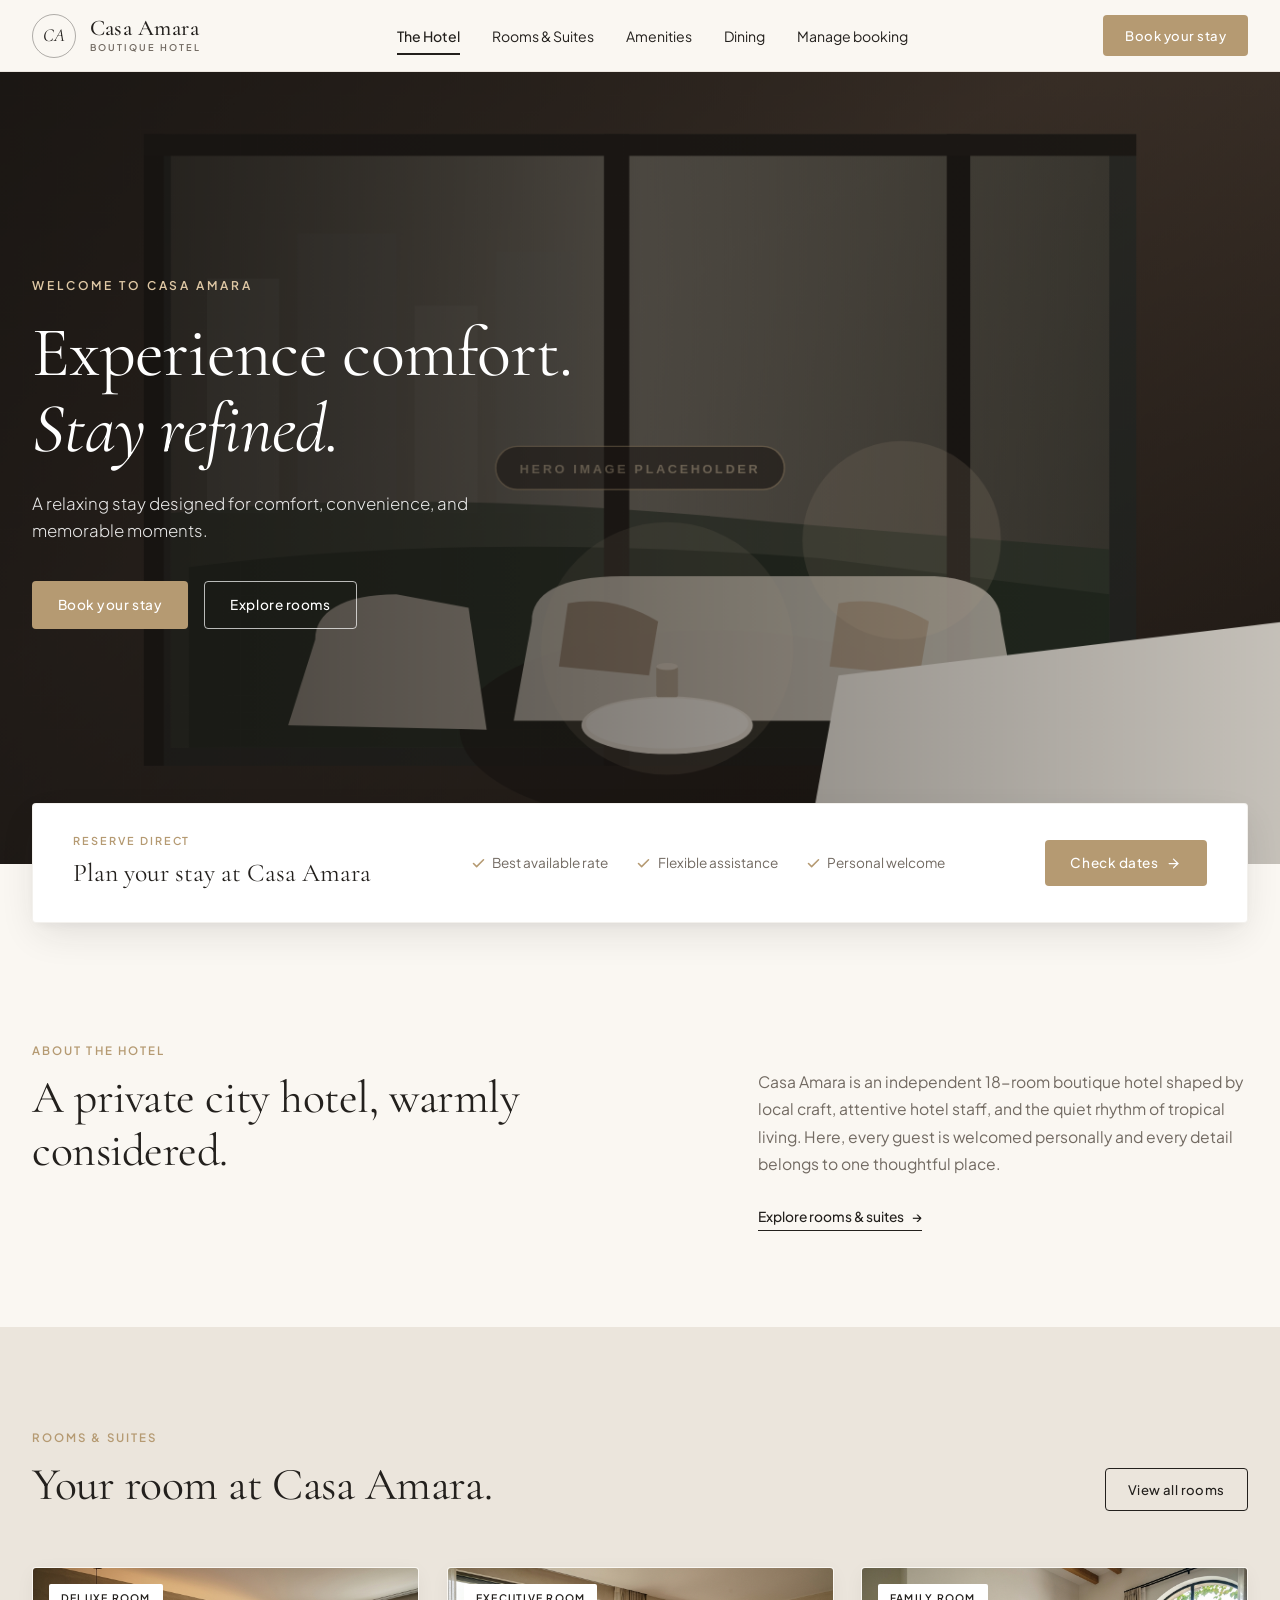
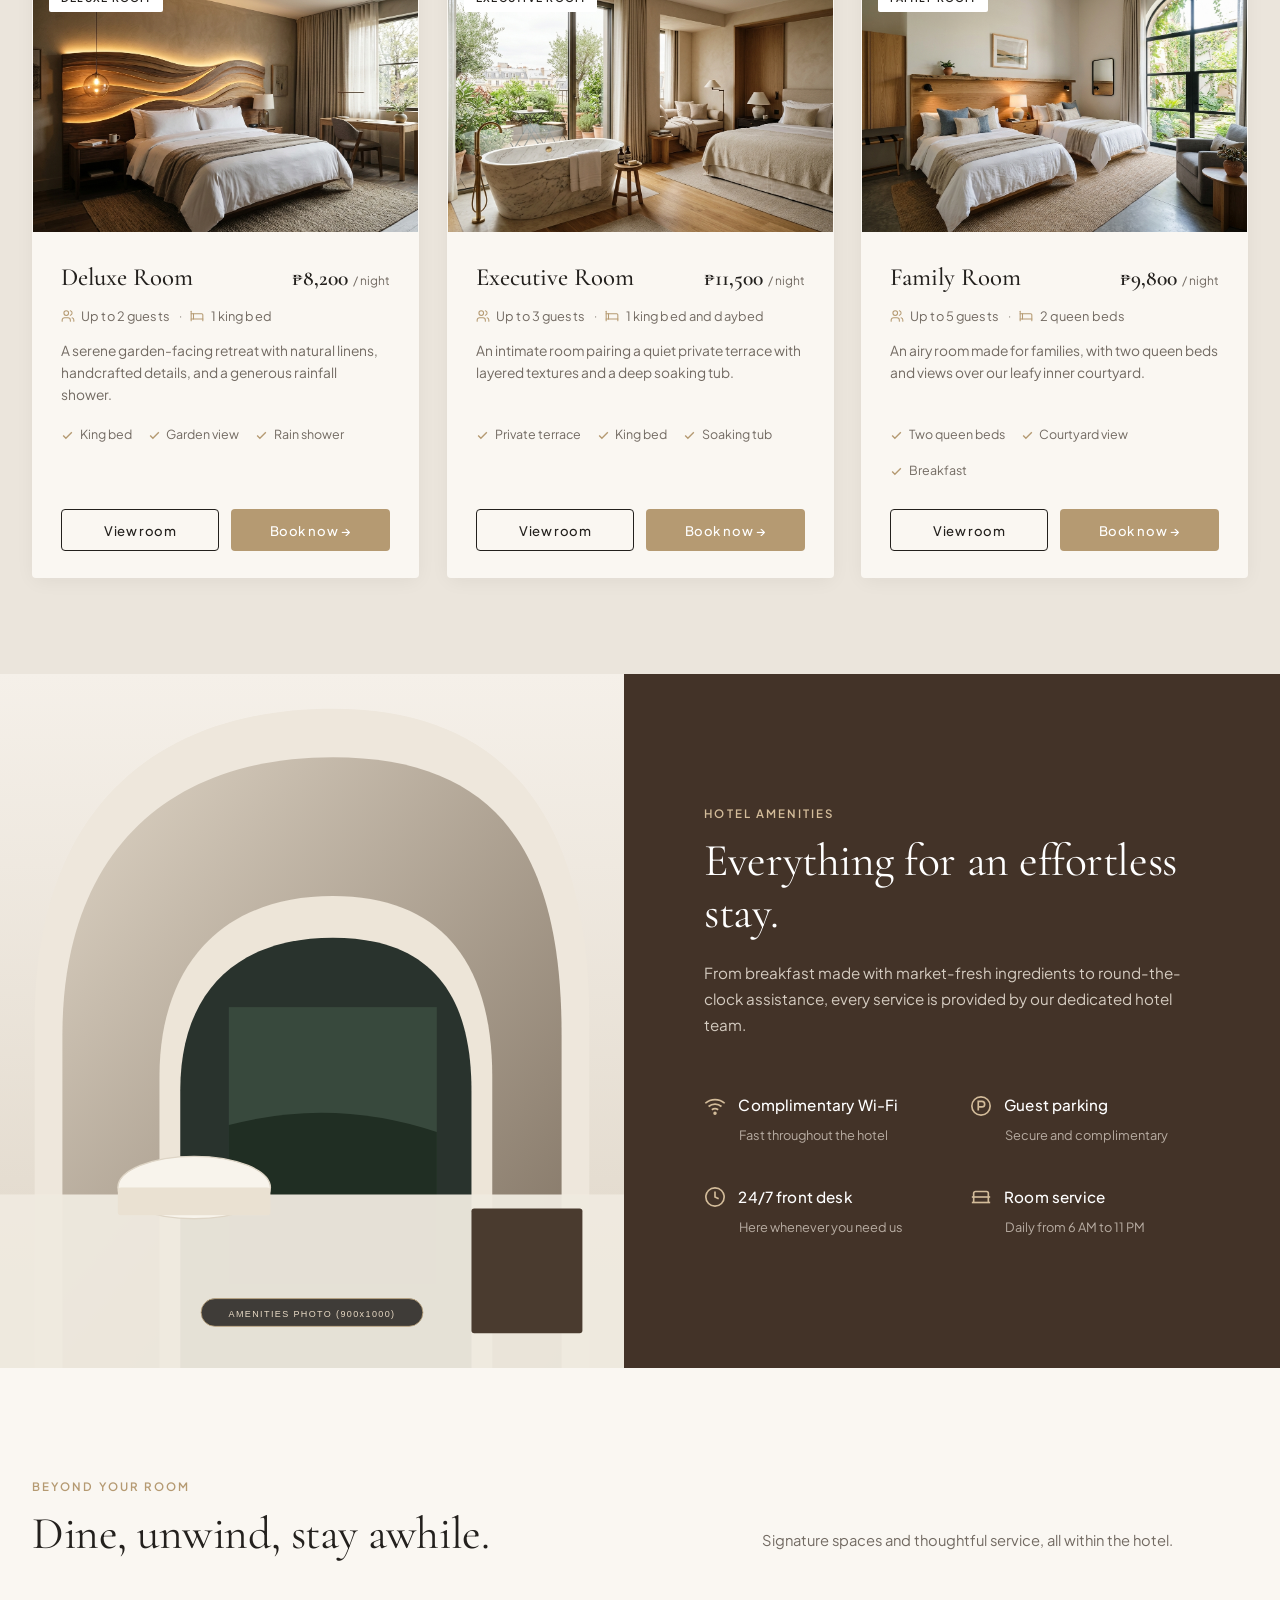
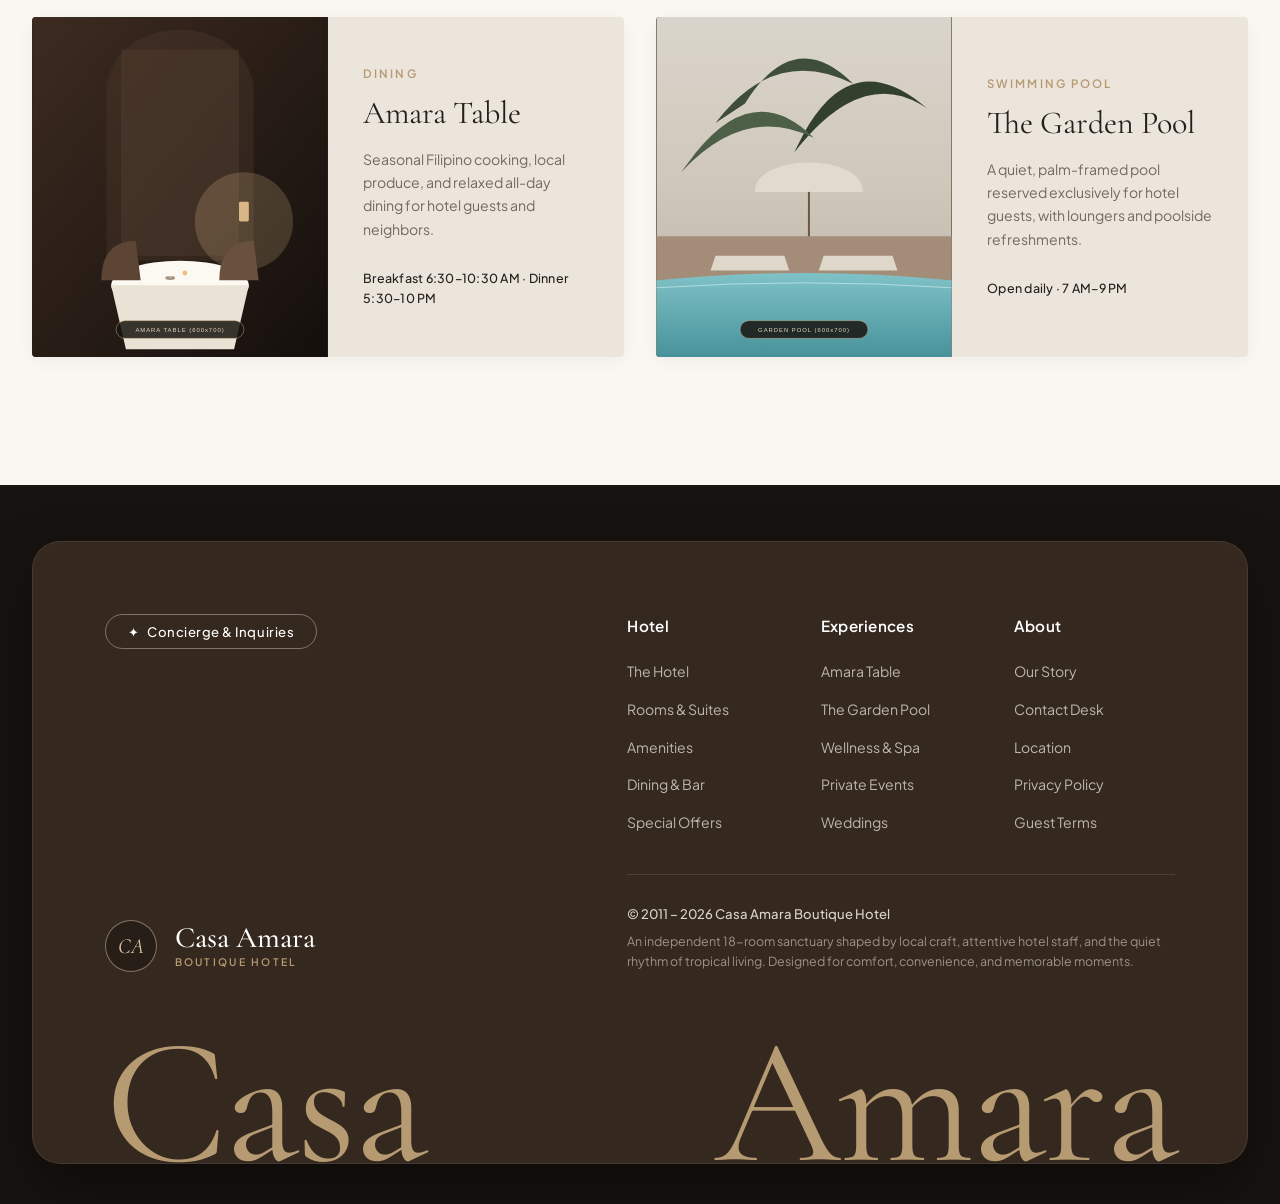
==== commit f930eac0: "feat(ui): replace emojis across public website and admin with minimalist SVG line icons" ====
--- a/index.html
+++ b/index.html
@@ -170,9 +170,15 @@
                 <div class="room-price">₱8,200 <span>/ night</span></div>
               </div>
               <div class="room-meta">
-                <span>👥 Up to 2 guests</span>
-                <span>·</span>
-                <span>🛏️ 1 king bed</span>
+                <span class="room-meta-item">
+                  <svg class="meta-icon" width="14" height="14" viewBox="0 0 24 24" fill="none" stroke="currentColor" stroke-width="1.8" stroke-linecap="round" stroke-linejoin="round" aria-hidden="true"><path d="M16 21v-2a4 4 0 0 0-4-4H6a4 4 0 0 0-4 4v2"></path><circle cx="9" cy="7" r="4"></circle><path d="M22 21v-2a4 4 0 0 0-3-3.87"></path><path d="M16 3.13a4 4 0 0 1 0 7.75"></path></svg>
+                  Up to 2 guests
+                </span>
+                <span class="room-meta-sep">·</span>
+                <span class="room-meta-item">
+                  <svg class="meta-icon" width="14" height="14" viewBox="0 0 24 24" fill="none" stroke="currentColor" stroke-width="1.8" stroke-linecap="round" stroke-linejoin="round" aria-hidden="true"><path d="M2 4v16"></path><path d="M2 8h18a2 2 0 0 1 2 2v10"></path><path d="M2 17h20"></path><path d="M6 8v9"></path></svg>
+                  1 king bed
+                </span>
               </div>
               <p class="room-desc">
                 A serene garden-facing retreat with natural linens, handcrafted details, and a generous rainfall shower.
@@ -210,9 +216,15 @@
                 <div class="room-price">₱11,500 <span>/ night</span></div>
               </div>
               <div class="room-meta">
-                <span>👥 Up to 3 guests</span>
-                <span>·</span>
-                <span>🛏️ 1 king bed and daybed</span>
+                <span class="room-meta-item">
+                  <svg class="meta-icon" width="14" height="14" viewBox="0 0 24 24" fill="none" stroke="currentColor" stroke-width="1.8" stroke-linecap="round" stroke-linejoin="round" aria-hidden="true"><path d="M16 21v-2a4 4 0 0 0-4-4H6a4 4 0 0 0-4 4v2"></path><circle cx="9" cy="7" r="4"></circle><path d="M22 21v-2a4 4 0 0 0-3-3.87"></path><path d="M16 3.13a4 4 0 0 1 0 7.75"></path></svg>
+                  Up to 3 guests
+                </span>
+                <span class="room-meta-sep">·</span>
+                <span class="room-meta-item">
+                  <svg class="meta-icon" width="14" height="14" viewBox="0 0 24 24" fill="none" stroke="currentColor" stroke-width="1.8" stroke-linecap="round" stroke-linejoin="round" aria-hidden="true"><path d="M2 4v16"></path><path d="M2 8h18a2 2 0 0 1 2 2v10"></path><path d="M2 17h20"></path><path d="M6 8v9"></path></svg>
+                  1 king bed and daybed
+                </span>
               </div>
               <p class="room-desc">
                 An intimate room pairing a quiet private terrace with layered textures and a deep soaking tub.
@@ -250,9 +262,15 @@
                 <div class="room-price">₱9,800 <span>/ night</span></div>
               </div>
               <div class="room-meta">
-                <span>👥 Up to 5 guests</span>
-                <span>·</span>
-                <span>🛏️ 2 queen beds</span>
+                <span class="room-meta-item">
+                  <svg class="meta-icon" width="14" height="14" viewBox="0 0 24 24" fill="none" stroke="currentColor" stroke-width="1.8" stroke-linecap="round" stroke-linejoin="round" aria-hidden="true"><path d="M16 21v-2a4 4 0 0 0-4-4H6a4 4 0 0 0-4 4v2"></path><circle cx="9" cy="7" r="4"></circle><path d="M22 21v-2a4 4 0 0 0-3-3.87"></path><path d="M16 3.13a4 4 0 0 1 0 7.75"></path></svg>
+                  Up to 5 guests
+                </span>
+                <span class="room-meta-sep">·</span>
+                <span class="room-meta-item">
+                  <svg class="meta-icon" width="14" height="14" viewBox="0 0 24 24" fill="none" stroke="currentColor" stroke-width="1.8" stroke-linecap="round" stroke-linejoin="round" aria-hidden="true"><path d="M2 4v16"></path><path d="M2 8h18a2 2 0 0 1 2 2v10"></path><path d="M2 17h20"></path><path d="M6 8v9"></path></svg>
+                  2 queen beds
+                </span>
               </div>
               <p class="room-desc">
                 An airy room made for families, with two queen beds and views over our leafy inner courtyard.
@@ -522,9 +540,9 @@
           </div>
 
           <div class="view-room-features" id="viewRoomModalFeatures">
-            <span>✓ King bed</span>
-            <span>✓ Garden view</span>
-            <span>✓ Rain shower</span>
+            <span><svg width="12" height="12" viewBox="0 0 24 24" fill="none" stroke="currentColor" stroke-width="2.5"><polyline points="20 6 9 17 4 12"></polyline></svg> King bed</span>
+            <span><svg width="12" height="12" viewBox="0 0 24 24" fill="none" stroke="currentColor" stroke-width="2.5"><polyline points="20 6 9 17 4 12"></polyline></svg> Garden view</span>
+            <span><svg width="12" height="12" viewBox="0 0 24 24" fill="none" stroke="currentColor" stroke-width="2.5"><polyline points="20 6 9 17 4 12"></polyline></svg> Rain shower</span>
           </div>
 
           <hr class="view-room-divider">
--- a/css/style.css
+++ b/css/style.css
@@ -599,8 +599,35 @@
   margin-bottom: 0.85rem;
   display: flex;
   align-items: center;
-  gap: 0.5rem;
+  gap: 0.55rem;
   flex-wrap: wrap;
+}
+
+.room-meta-item {
+  display: inline-flex;
+  align-items: center;
+  gap: 0.38rem;
+  color: var(--ca-text-muted);
+  font-weight: 400;
+  letter-spacing: 0.01em;
+}
+
+.room-meta-item .meta-icon,
+.room-meta .meta-icon {
+  width: 14px;
+  height: 14px;
+  stroke: var(--ca-gold);
+  color: var(--ca-gold);
+  flex-shrink: 0;
+  display: inline-block;
+  vertical-align: middle;
+}
+
+.room-meta-sep {
+  color: var(--ca-border);
+  opacity: 0.85;
+  user-select: none;
+  font-size: 0.72rem;
 }
 
 .room-desc {
@@ -2226,15 +2253,30 @@
   font-size: 0.82rem;
   color: #6E665E;
   margin-bottom: 0.85rem;
+  display: flex;
+  align-items: center;
+  gap: 0.5rem;
+  flex-wrap: wrap;
 }
 
 .view-room-features {
   display: flex;
   flex-wrap: wrap;
-  gap: 1.25rem;
+  gap: 0.65rem 1.25rem;
   font-size: 0.82rem;
   color: #35281F;
   font-weight: 500;
+}
+
+.view-room-features span {
+  display: inline-flex;
+  align-items: center;
+  gap: 0.35rem;
+}
+
+.view-room-features svg {
+  color: var(--ca-gold);
+  flex-shrink: 0;
 }
 
 .view-room-footer {
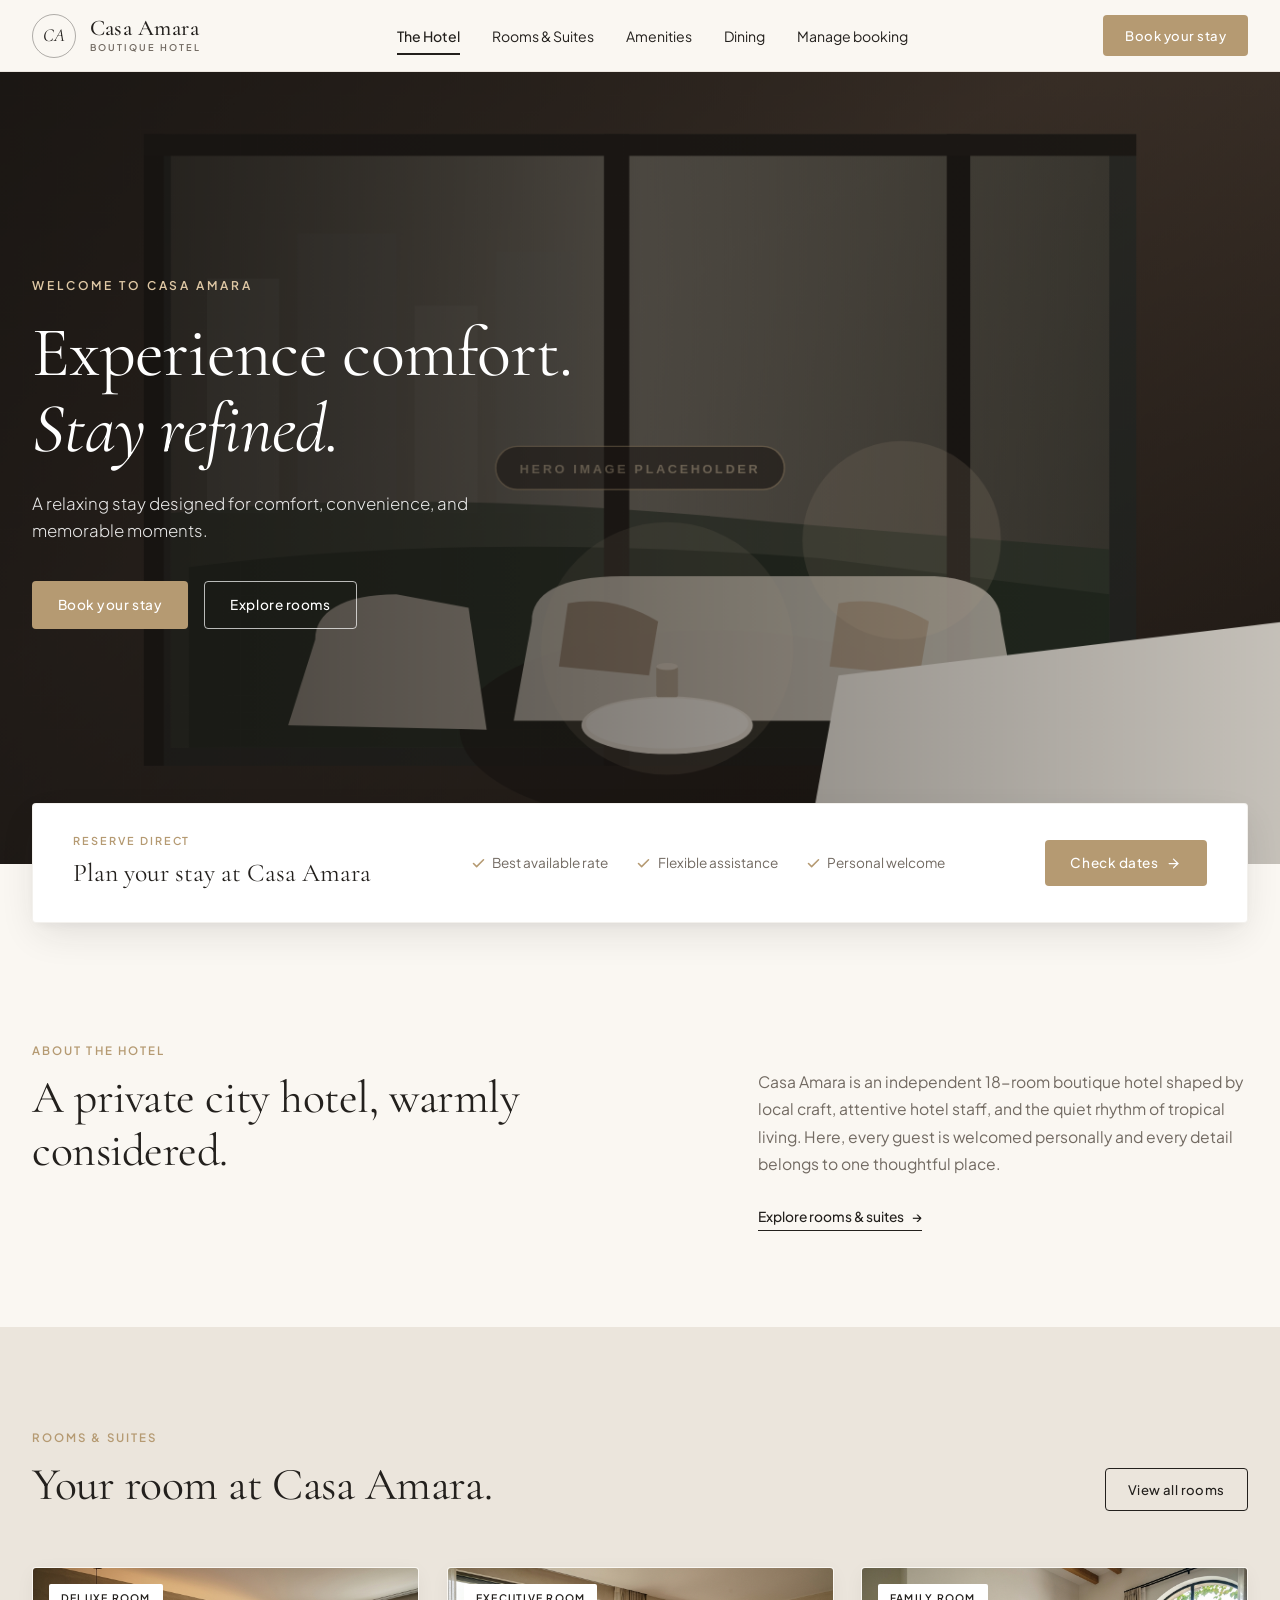
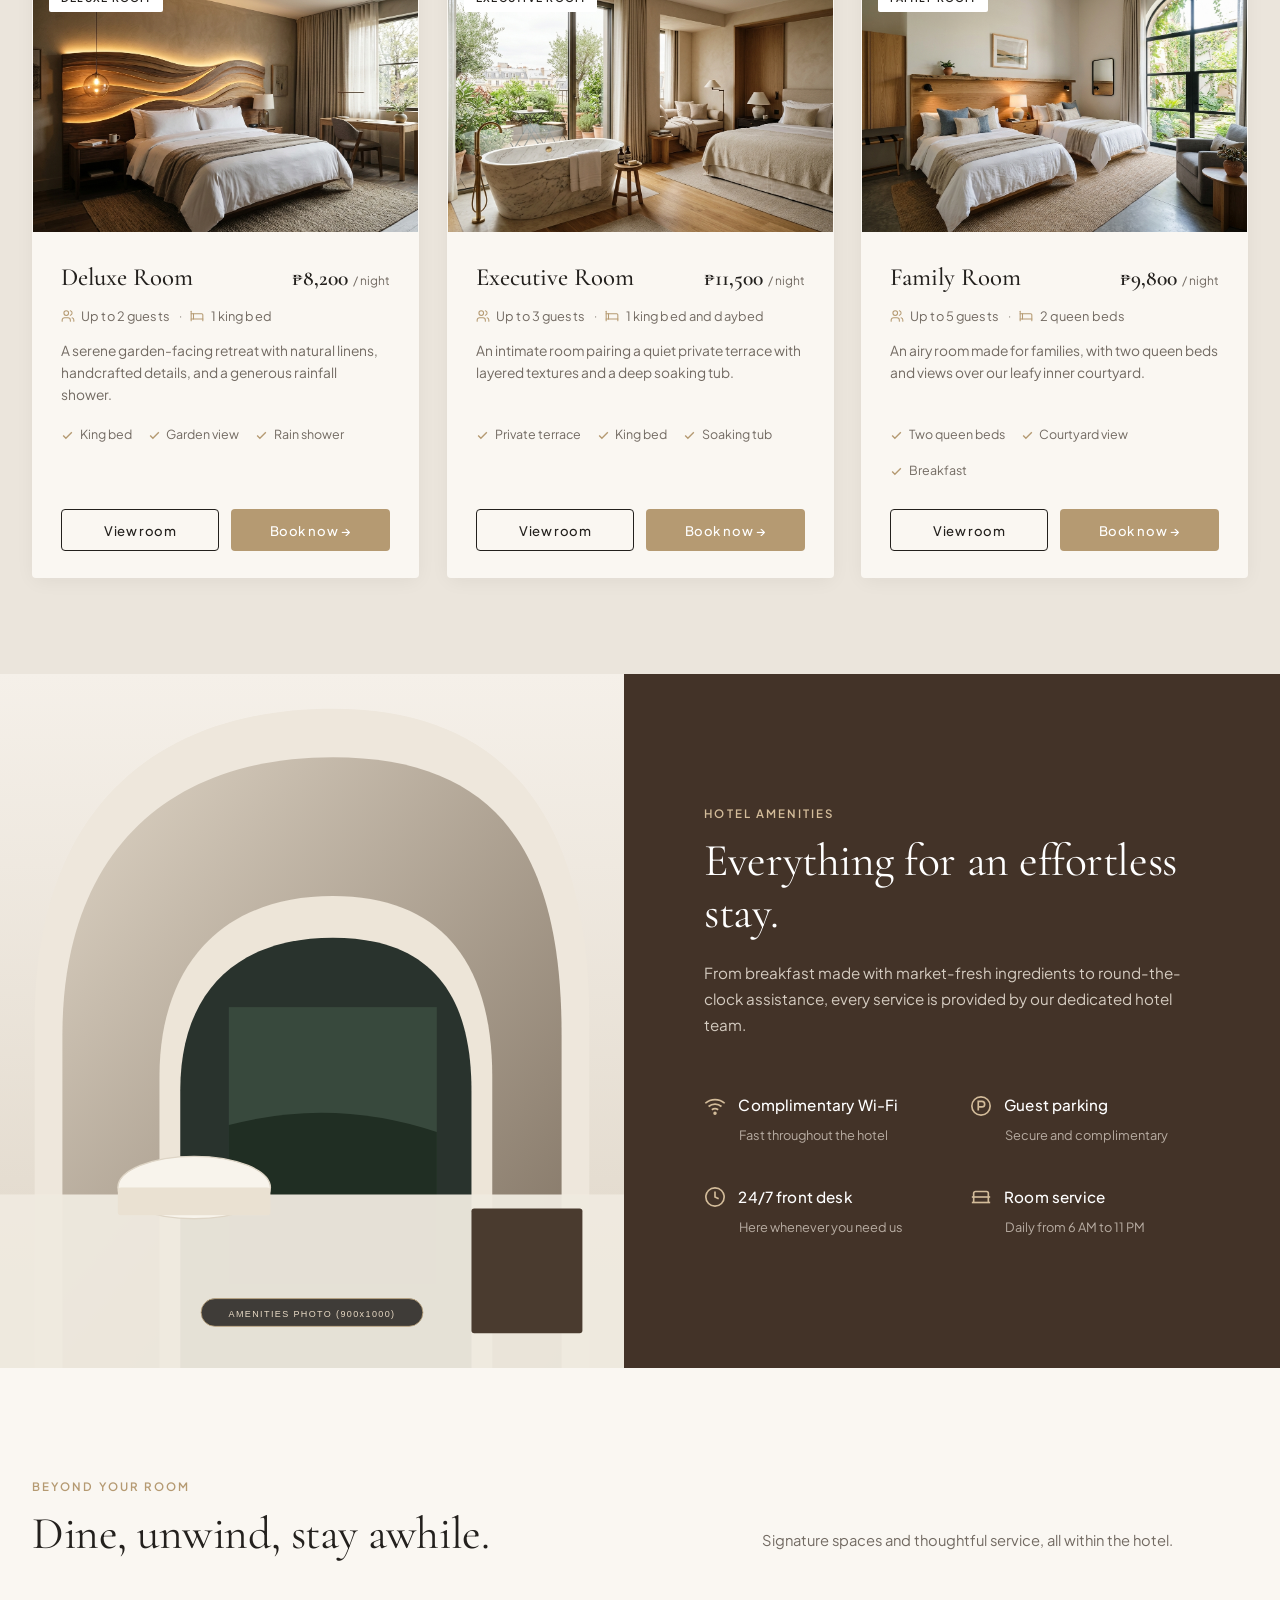
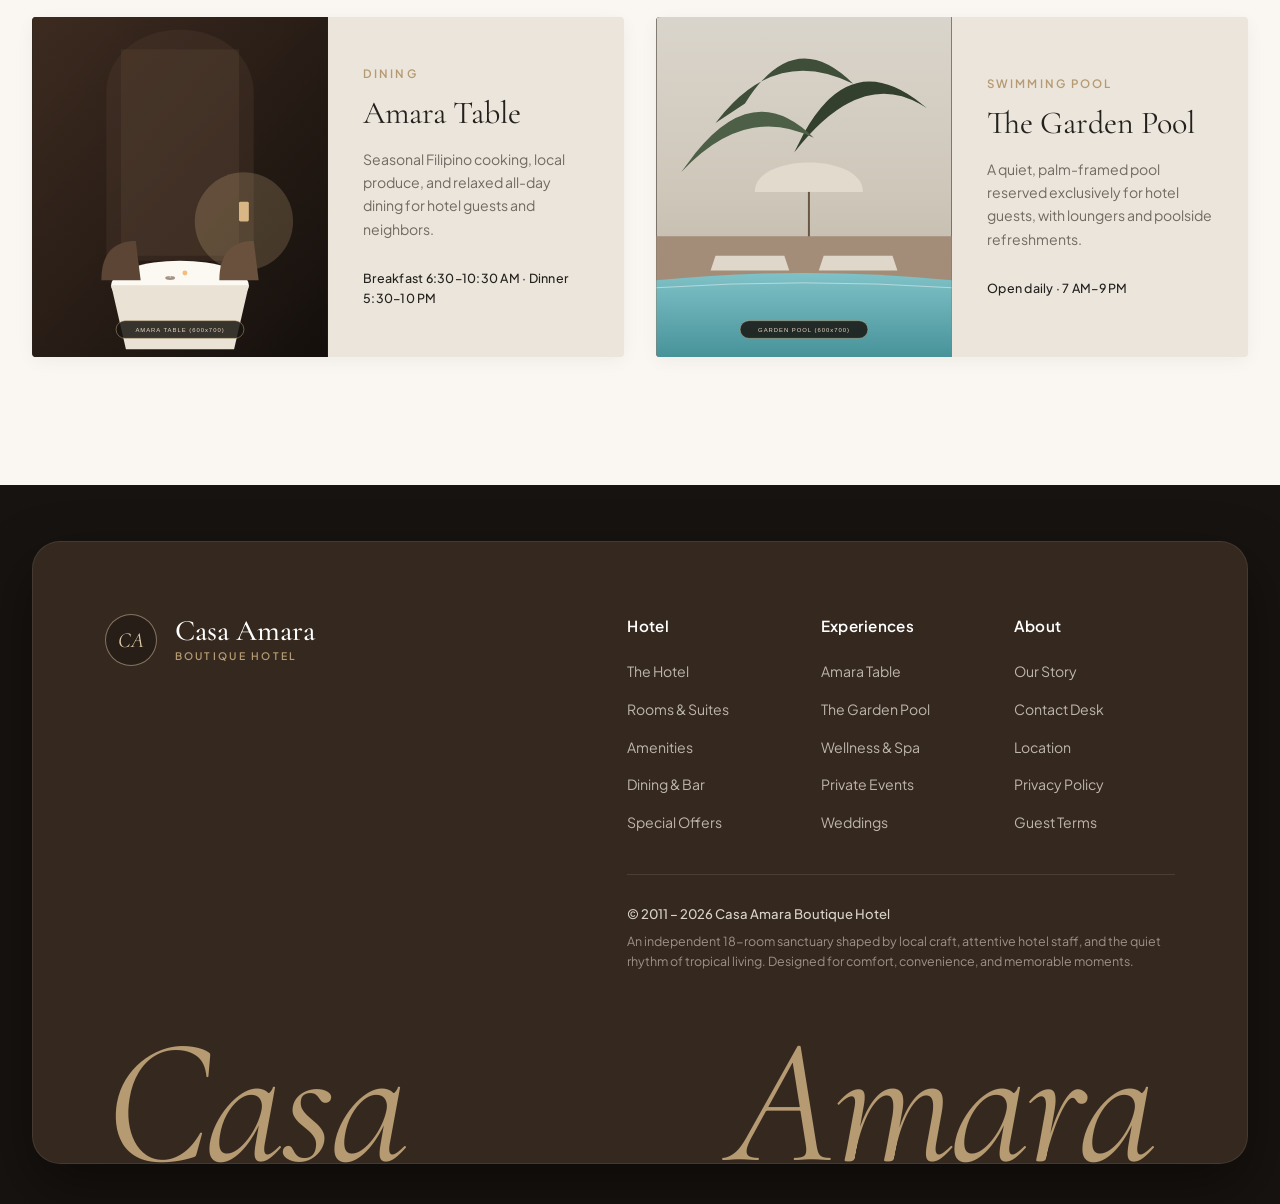
==== commit 6db6f07e: "style: remove concierge pill, reposition brand logo to top, make footer text italic without hover an" ====
--- a/index.html
+++ b/index.html
@@ -433,12 +433,8 @@
   <footer class="site-footer-wrapper" id="footer">
     <div class="footer-card">
       <div class="footer-main-grid">
-        <!-- Left: Pill Tag & Monogram Branding -->
+        <!-- Left: Brand Logo & Title -->
         <div class="footer-left-col">
-          <button type="button" class="footer-concierge-pill">
-            <span>✦</span> Concierge &amp; Inquiries
-          </button>
-
           <div class="footer-brand">
             <div class="footer-logo-circle">CA</div>
             <div class="footer-brand-text">
@@ -494,15 +490,11 @@
         </div>
       </div>
 
-      <!-- Bottom Giant Display Text with Kinetic Font Stretching -->
+      <!-- Bottom Giant Display Text in Italic -->
       <div class="giant-footer-title" aria-label="Casa Amara">
-        <div class="stretch-word">
-          <span class="stretch-char" data-char="C">C</span><span class="stretch-char" data-char="a">a</span><span class="stretch-char" data-char="s">s</span><span class="stretch-char" data-char="a">a</span>
-        </div>
+        <div class="stretch-word">Casa</div>
         <span class="stretch-space">&nbsp;</span>
-        <div class="stretch-word">
-          <span class="stretch-char" data-char="A">A</span><span class="stretch-char" data-char="m">m</span><span class="stretch-char" data-char="a">a</span><span class="stretch-char" data-char="r">r</span><span class="stretch-char" data-char="a">a</span>
-        </div>
+        <div class="stretch-word">Amara</div>
       </div>
     </div>
   </footer>
--- a/css/style.css
+++ b/css/style.css
@@ -65,6 +65,8 @@
   scroll-behavior: smooth;
   -webkit-font-smoothing: antialiased;
   -moz-osx-font-smoothing: grayscale;
+  overflow-x: hidden;
+  max-width: 100vw;
 }
 
 body {
@@ -73,6 +75,8 @@
   color: var(--ca-charcoal);
   line-height: 1.6;
   overflow-x: hidden;
+  width: 100%;
+  max-width: 100vw;
 }
 
 img {
@@ -905,14 +909,77 @@
 }
 
 @media (max-width: 960px) {
+  /* Luxury Mobile Navigation Drawer */
   .nav-menu {
-    display: none;
-  }
-  
+    display: flex;
+    flex-direction: column;
+    position: absolute;
+    top: 100%;
+    left: 0;
+    right: 0;
+    width: 100%;
+    background-color: var(--ca-off-white);
+    padding: 1.5rem var(--container-px) 2rem;
+    border-bottom: 1px solid var(--ca-border-subtle);
+    box-shadow: 0 16px 36px rgba(35, 32, 29, 0.12);
+    gap: 1.25rem;
+    opacity: 0;
+    visibility: hidden;
+    pointer-events: none;
+    transform: translateY(-8px);
+    transition: opacity 0.28s ease, transform 0.28s cubic-bezier(0.16, 1, 0.3, 1), visibility 0.28s ease;
+    z-index: 999;
+  }
+
+  .nav-menu.open {
+    opacity: 1;
+    visibility: visible;
+    pointer-events: auto;
+    transform: translateY(0);
+  }
+
+  .nav-menu .nav-link {
+    font-size: 1.05rem;
+    font-weight: 500;
+    padding: 0.65rem 0;
+    border-bottom: 1px solid rgba(226, 219, 210, 0.5);
+    display: block;
+    width: 100%;
+    color: var(--ca-charcoal);
+  }
+
   .mobile-toggle {
     display: flex;
-  }
-  
+    flex-direction: column;
+    justify-content: center;
+    gap: 5px;
+    width: 36px;
+    height: 36px;
+    background: transparent;
+    border: none;
+    padding: 6px;
+    cursor: pointer;
+  }
+
+  .mobile-toggle span {
+    display: block;
+    width: 22px;
+    height: 2px;
+    background-color: var(--ca-charcoal);
+    border-radius: 2px;
+    transition: transform 0.25s ease, opacity 0.25s ease;
+  }
+
+  .mobile-toggle.active span:nth-child(1) {
+    transform: translateY(7px) rotate(45deg);
+  }
+  .mobile-toggle.active span:nth-child(2) {
+    opacity: 0;
+  }
+  .mobile-toggle.active span:nth-child(3) {
+    transform: translateY(-7px) rotate(-45deg);
+  }
+
   .about-grid {
     grid-template-columns: 1fr;
     gap: 2rem;
@@ -924,7 +991,7 @@
   
   .rooms-grid {
     grid-template-columns: 1fr;
-    max-width: 520px;
+    max-width: 540px;
     margin: 0 auto;
   }
   
@@ -933,13 +1000,14 @@
   }
   
   .amenities-image-col {
-    min-height: 420px;
+    min-height: 360px;
   }
   
   .reserve-direct-card {
     flex-direction: column;
     align-items: flex-start;
     padding: 1.75rem;
+    gap: 1.5rem;
   }
   
   .reserve-perks {
@@ -947,37 +1015,354 @@
     align-items: flex-start;
     gap: 0.75rem;
   }
+
+  .reserve-action {
+    width: 100%;
+  }
+
+  .reserve-action .btn-primary {
+    width: 100%;
+    justify-content: center;
+    text-align: center;
+  }
   
   .dining-top-row {
     grid-template-columns: 1fr;
     gap: 1rem;
   }
+
+  .dining-cards-grid {
+    grid-template-columns: 1fr;
+  }
+}
+
+@media (max-width: 768px) {
+  :root {
+    --container-px: 1.25rem;
+  }
+
+  /* Availability Search Bar on Rooms Page */
+  .rooms-hero-wrapper {
+    padding: 3rem 0 3.5rem;
+  }
+
+  .rooms-hero-headline {
+    font-size: clamp(2.3rem, 7vw, 3.4rem);
+  }
+
+  .rooms-hero-subtitle {
+    margin-bottom: 2rem;
+    font-size: 0.95rem;
+  }
+
+  .availability-search-bar {
+    flex-direction: column;
+    border-radius: 8px;
+    box-shadow: 0 8px 24px rgba(35, 32, 29, 0.08);
+  }
+
+  .search-field-item {
+    width: 100%;
+    min-width: 100%;
+    border-right: none;
+    border-bottom: 1px solid var(--ca-border-subtle);
+    padding: 0.85rem 1.15rem;
+  }
+
+  .search-action-btn-wrapper {
+    width: 100%;
+    padding: 0.85rem 1rem;
+  }
+
+  .search-action-btn-wrapper .btn-primary {
+    width: 100%;
+    justify-content: center;
+    padding: 0.85rem;
+  }
+
+  .rooms-catalog-section {
+    padding: 2.5rem 0 4rem;
+  }
+
+  .rooms-catalog-grid {
+    grid-template-columns: 1fr;
+    max-width: 520px;
+    margin: 0 auto;
+    gap: 1.75rem;
+  }
+
+  .section-top-row {
+    flex-direction: column;
+    align-items: flex-start;
+    gap: 1.25rem;
+    margin-bottom: 2.25rem;
+  }
+
+  .section-top-row .btn-outline-dark {
+    width: 100%;
+    text-align: center;
+    justify-content: center;
+  }
+
+  /* Booking Page Responsiveness */
+  .booking-header {
+    padding: 0.85rem 0;
+  }
+
+  .booking-header-inner {
+    padding: 0 1rem;
+  }
+
+  .booking-stepper-wrapper {
+    padding: 1.5rem 0 0.85rem;
+  }
+
+  .booking-stepper-track {
+    padding: 0 0.5rem;
+  }
+
+  .step-node-bubble {
+    width: 28px;
+    height: 28px;
+    font-size: 0.74rem;
+  }
+
+  .booking-stepper-track::before {
+    top: 14px;
+    left: 15px;
+    right: 15px;
+  }
+
+  .step-header-box {
+    margin-bottom: 2rem;
+  }
+
+  .step-title {
+    font-size: clamp(1.8rem, 6vw, 2.5rem);
+    line-height: 1.2;
+  }
+
+  .step-subtitle {
+    font-size: 0.88rem;
+  }
+
+  .booking-form-card {
+    padding: 1.5rem 1.15rem;
+    border-radius: 6px;
+  }
+
+  .form-row-2col {
+    grid-template-columns: 1fr;
+    gap: 1rem;
+    margin-bottom: 1rem;
+  }
+
+  .booking-input {
+    padding: 0.7rem 0.85rem;
+    font-size: 0.88rem;
+  }
+
+  .room-select-card {
+    flex-wrap: wrap;
+    gap: 0.85rem 1rem;
+    padding: 1.15rem;
+  }
+
+  .room-select-thumb {
+    width: 90px;
+    height: 65px;
+  }
+
+  .room-select-details {
+    width: calc(100% - 130px);
+  }
+
+  .room-select-title {
+    font-size: 1.2rem;
+  }
+
+  .room-select-specs {
+    font-size: 0.75rem;
+    line-height: 1.4;
+  }
+
+  .room-select-price-box {
+    width: 100%;
+    text-align: right;
+    padding-top: 0.5rem;
+    border-top: 1px dashed var(--ca-border-subtle);
+  }
+
+  .review-top-grid,
+  .payment-grid {
+    grid-template-columns: 1fr;
+    gap: 1.25rem;
+  }
+
+  .review-room-box {
+    flex-direction: column;
+  }
+
+  .review-room-thumb {
+    width: 100%;
+    height: 180px;
+  }
+
+  .review-room-info {
+    padding: 1.25rem 1.15rem;
+  }
+
+  .review-guest-box {
+    grid-template-columns: 1fr;
+    gap: 0.85rem;
+    padding: 1.25rem 1.15rem;
+  }
+
+  .payment-option-card {
+    padding: 1rem;
+  }
+
+  .card-inputs-box {
+    padding: 1.1rem;
+  }
+
+  .confirmation-card {
+    padding: 2.25rem 1.25rem;
+  }
+
+  .conf-ref-banner {
+    padding: 1.5rem 1rem;
+  }
+
+  .conf-details-bar {
+    grid-template-columns: 1fr;
+    gap: 0.85rem;
+    padding: 1.15rem 1rem;
+  }
+
+  .conf-details-col {
+    border-right: none !important;
+    border-bottom: 1px solid #D6CEC3;
+    padding-bottom: 0.85rem;
+    text-align: center;
+  }
+
+  .conf-details-col:last-child {
+    border-bottom: none;
+    padding-bottom: 0;
+  }
 }
 
 @media (max-width: 640px) {
   .section-headline {
-    font-size: 2.2rem;
+    font-size: clamp(1.85rem, 6vw, 2.3rem);
   }
   
   .hero-title {
-    font-size: 2.6rem;
+    font-size: clamp(2.1rem, 7vw, 2.8rem);
+    line-height: 1.15;
   }
   
   .dining-split-card {
     grid-template-columns: 1fr;
   }
+
+  .dining-text-half {
+    padding: 2rem 1.25rem;
+  }
   
   .dining-image-half {
     aspect-ratio: 16 / 10;
   }
   
+  .amenities-content-col {
+    padding: 2.75rem 1.25rem;
+  }
+
+  .amenities-image-col {
+    min-height: 280px;
+    max-height: 340px;
+  }
+
   .amenities-features-grid {
     grid-template-columns: 1fr;
-    gap: 1.5rem;
+    gap: 1.25rem;
   }
   
   .header-action {
     display: none;
+  }
+}
+
+@media (max-width: 480px) {
+  :root {
+    --container-px: 1rem;
+  }
+
+  .hero-section {
+    min-height: 80vh;
+    padding: 3rem 0;
+  }
+
+  .hero-buttons {
+    flex-direction: column;
+    width: 100%;
+    gap: 0.75rem;
+  }
+
+  .hero-buttons a {
+    width: 100%;
+    text-align: center;
+    justify-content: center;
+  }
+
+  .room-content {
+    padding: 1.25rem 1rem;
+  }
+
+  .room-actions {
+    grid-template-columns: 1fr;
+    gap: 0.5rem;
+  }
+
+  .room-actions button,
+  .room-actions a {
+    width: 100%;
+    justify-content: center;
+    text-align: center;
+  }
+
+  .booking-actions-row {
+    flex-direction: column-reverse;
+    width: 100%;
+    gap: 0.75rem;
+  }
+
+  .booking-actions-row button,
+  .booking-actions-row a {
+    width: 100%;
+    justify-content: center;
+    text-align: center;
+  }
+
+  .footer-nav-columns {
+    grid-template-columns: 1fr;
+    gap: 1.5rem;
+  }
+
+  .giant-footer-title {
+    font-size: clamp(1.8rem, 11vw, 3rem);
+    letter-spacing: -0.02em;
+  }
+
+  .brand-logo .logo-circle {
+    width: 38px;
+    height: 38px;
+    font-size: 0.95rem;
+  }
+
+  .brand-logo .logo-title {
+    font-size: 1.2rem;
   }
 }
 
@@ -1013,8 +1398,8 @@
 .footer-left-col {
   display: flex;
   flex-direction: column;
-  justify-content: space-between;
-  gap: 3.5rem;
+  justify-content: flex-start;
+  align-items: flex-start;
 }
 
 .footer-concierge-pill {
@@ -1141,11 +1526,12 @@
 }
 
 /* --------------------------------------------------------------------------
-   13. Giant Display Text with Kinetic Font Stretching Animation
+   13. Giant Display Text in Luxury Italic Serif
    -------------------------------------------------------------------------- */
 .giant-footer-title {
   font-family: var(--font-serif);
   font-size: clamp(3.8rem, 14vw, 14.8rem);
+  font-style: italic;
   font-weight: 400;
   line-height: 0.84;
   letter-spacing: -0.02em;
@@ -1154,10 +1540,11 @@
   justify-content: space-between;
   align-items: flex-end;
   user-select: none;
-  cursor: pointer;
+  cursor: default;
   margin-top: 3.5rem;
   margin-bottom: -1rem;
   padding-bottom: 0;
+  padding-right: 0.12em;
   white-space: nowrap;
   width: 100%;
 }
@@ -1165,26 +1552,7 @@
 .stretch-word {
   display: inline-flex;
   align-items: flex-end;
-}
-
-.stretch-char {
-  display: inline-block;
-  transform-origin: bottom center;
-  transition: transform 0.35s cubic-bezier(0.2, 0.9, 0.3, 1.2), color 0.3s ease, text-shadow 0.3s ease;
-  will-change: transform;
-}
-
-/* Base stretch on container hover */
-.giant-footer-title:hover .stretch-char {
-  color: #D8BD92;
-  transform: scaleY(1.18);
-}
-
-/* Active stretch on individual letter hover */
-.stretch-char:hover {
-  transform: scaleY(1.52) scaleX(1.14) !important;
-  color: #FFF2D6 !important;
-  text-shadow: 0 0 35px rgba(223, 200, 165, 0.55);
+  font-style: italic;
 }
 
 .stretch-space {
@@ -1336,6 +1704,63 @@
   color: #9C9184;
   flex-shrink: 0;
   margin-left: 0.5rem;
+  transition: color var(--transition-fast);
+}
+
+.native-date-hidden {
+  position: absolute;
+  width: 0;
+  height: 0;
+  opacity: 0;
+  pointer-events: none;
+  border: none;
+  padding: 0;
+  margin: 0;
+}
+
+.search-calendar-btn {
+  background: transparent;
+  border: none;
+  padding: 4px;
+  margin: 0;
+  display: inline-flex;
+  align-items: center;
+  justify-content: center;
+  cursor: pointer;
+  color: inherit;
+  border-radius: var(--radius-sm);
+  transition: background-color var(--transition-fast), color var(--transition-fast);
+}
+
+.search-calendar-btn:hover {
+  background-color: rgba(197, 160, 110, 0.12);
+}
+
+.search-calendar-btn:hover .search-field-icon-right,
+.search-calendar-btn:hover .input-icon-right {
+  color: var(--ca-gold);
+}
+
+.search-calendar-btn:focus-visible {
+  outline: 2px solid var(--ca-gold);
+}
+
+@keyframes prefillGlow {
+  0% {
+    box-shadow: 0 0 0 3px rgba(197, 160, 110, 0.5);
+    border-color: var(--ca-gold);
+  }
+  50% {
+    box-shadow: 0 0 0 5px rgba(197, 160, 110, 0.25);
+    border-color: var(--ca-gold);
+  }
+  100% {
+    box-shadow: 0 0 0 0 rgba(197, 160, 110, 0);
+  }
+}
+
+.input-prefilled-highlight {
+  animation: prefillGlow 2.2s cubic-bezier(0.16, 1, 0.3, 1);
 }
 
 .search-action-btn-wrapper {
@@ -2324,21 +2749,55 @@
 }
 
 @media (max-width: 820px) {
+  .view-room-modal-backdrop {
+    padding: 1rem;
+  }
   .view-room-modal-card {
     grid-template-columns: 1fr;
     height: auto;
     max-height: 90vh;
     overflow-y: auto;
+    border-radius: 8px;
   }
   .view-room-modal-media {
-    height: 240px;
-    min-height: 240px;
+    height: 220px;
+    min-height: 220px;
   }
   .view-room-modal-content {
-    padding: 1.75rem 1.5rem;
-  }
-}
-
-
-
-
+    padding: 1.5rem 1.25rem;
+  }
+  .view-room-footer {
+    flex-direction: column;
+    align-items: stretch;
+    gap: 1rem;
+    margin-top: 1.25rem;
+  }
+  .view-room-btn-book {
+    width: 100%;
+    text-align: center;
+    justify-content: center;
+  }
+}
+
+@media (max-width: 480px) {
+  .view-room-modal-backdrop {
+    padding: 0.5rem;
+  }
+  .view-room-modal-media {
+    height: 180px;
+    min-height: 180px;
+  }
+  .view-room-modal-content {
+    padding: 1.25rem 1rem;
+  }
+  .view-room-title {
+    font-size: 1.5rem;
+  }
+  .view-room-features {
+    gap: 0.5rem 1rem;
+  }
+}
+
+
+
+
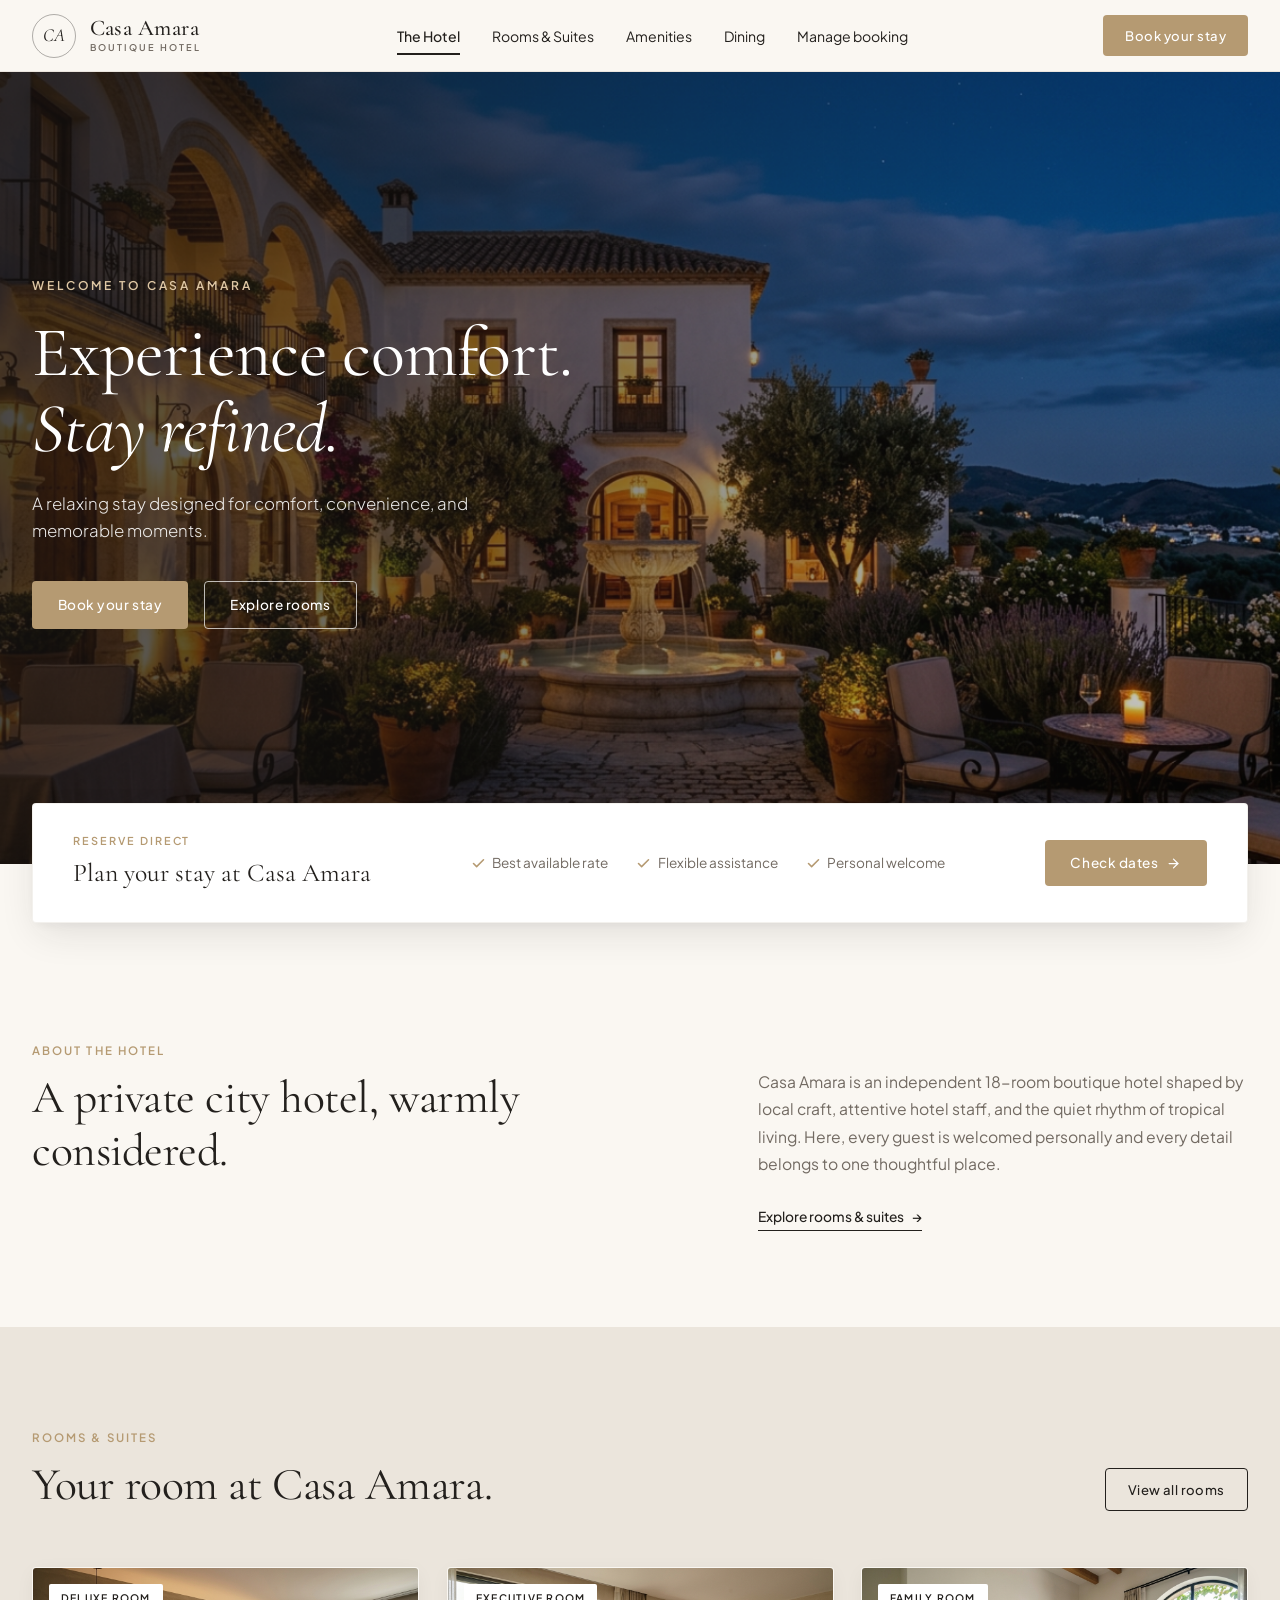
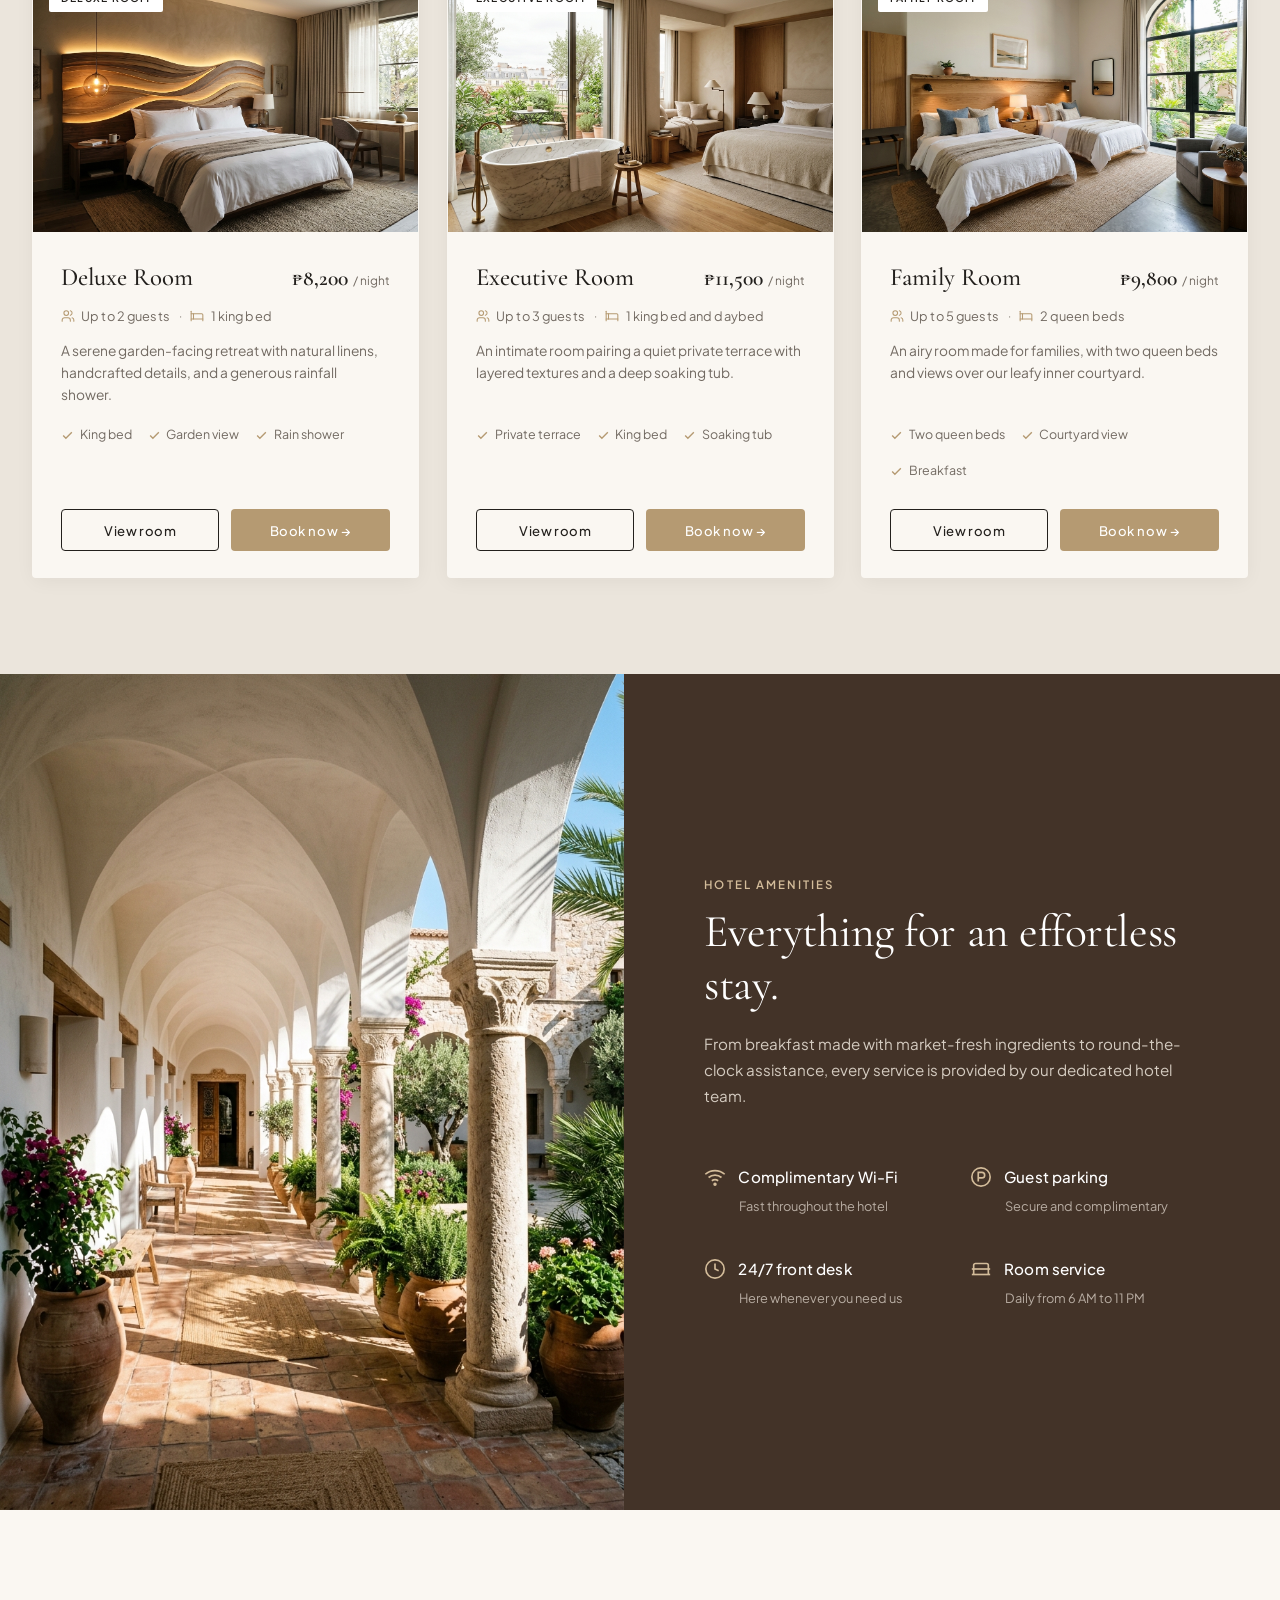
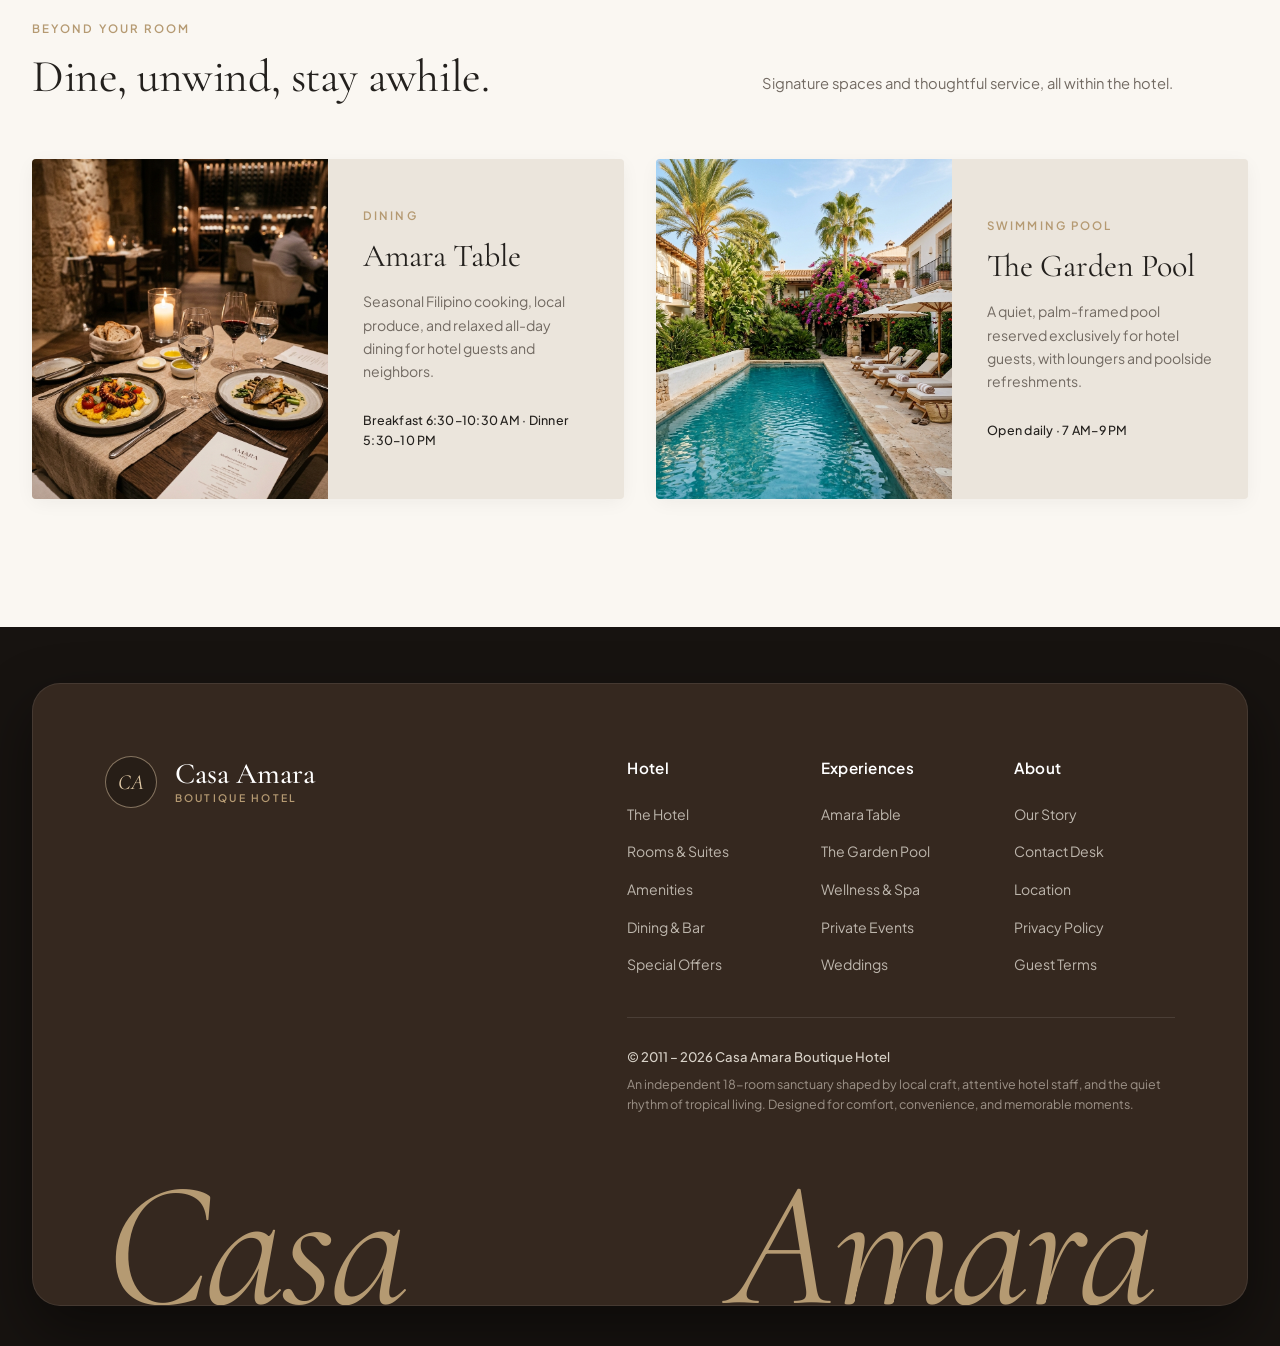
==== commit 40fca388: "feat(media): replace all image placeholders with high-resolution photography" ====
--- a/index.html
+++ b/index.html
@@ -306,7 +306,7 @@
       <div class="amenities-wrapper">
         <!-- Left: Full Architectural Photo -->
         <div class="amenities-image-col">
-          <img src="assets/images/amenities-arch.svg" alt="Architectural whitewashed arches and corridor" loading="lazy">
+          <img src="assets/images/amenities-arch.jpg" alt="Architectural whitewashed arches and corridor" loading="lazy">
         </div>
 
         <!-- Right: Chocolate Espresso Content Panel -->
@@ -392,7 +392,7 @@
           <!-- Dining Card 1: Amara Table -->
           <article class="dining-split-card">
             <div class="dining-image-half">
-              <img src="assets/images/dining-table.svg" alt="Amara Table dining atmosphere" loading="lazy">
+              <img src="assets/images/dining-table.jpg" alt="Amara Table dining atmosphere" loading="lazy">
             </div>
             <div class="dining-info-half">
               <span class="eyebrow-tag">DINING</span>
@@ -409,7 +409,7 @@
           <!-- Dining Card 2: The Garden Pool -->
           <article class="dining-split-card">
             <div class="dining-image-half">
-              <img src="assets/images/garden-pool.svg" alt="The Garden Pool with palm trees" loading="lazy">
+              <img src="assets/images/garden-pool.jpg" alt="The Garden Pool with palm trees" loading="lazy">
             </div>
             <div class="dining-info-half">
               <span class="eyebrow-tag">SWIMMING POOL</span>
--- a/css/style.css
+++ b/css/style.css
@@ -333,7 +333,7 @@
     rgba(22, 19, 17, 0.78) 0%, 
     rgba(22, 19, 17, 0.45) 55%, 
     rgba(22, 19, 17, 0.2) 100%
-  ), url('../assets/images/hero-bg.svg');
+  ), url('../assets/images/hero-bg.jpg');
   background-size: cover;
   background-position: center;
   color: var(--ca-pure-white);
@@ -1104,153 +1104,6 @@
     justify-content: center;
   }
 
-  /* Booking Page Responsiveness */
-  .booking-header {
-    padding: 0.85rem 0;
-  }
-
-  .booking-header-inner {
-    padding: 0 1rem;
-  }
-
-  .booking-stepper-wrapper {
-    padding: 1.5rem 0 0.85rem;
-  }
-
-  .booking-stepper-track {
-    padding: 0 0.5rem;
-  }
-
-  .step-node-bubble {
-    width: 28px;
-    height: 28px;
-    font-size: 0.74rem;
-  }
-
-  .booking-stepper-track::before {
-    top: 14px;
-    left: 15px;
-    right: 15px;
-  }
-
-  .step-header-box {
-    margin-bottom: 2rem;
-  }
-
-  .step-title {
-    font-size: clamp(1.8rem, 6vw, 2.5rem);
-    line-height: 1.2;
-  }
-
-  .step-subtitle {
-    font-size: 0.88rem;
-  }
-
-  .booking-form-card {
-    padding: 1.5rem 1.15rem;
-    border-radius: 6px;
-  }
-
-  .form-row-2col {
-    grid-template-columns: 1fr;
-    gap: 1rem;
-    margin-bottom: 1rem;
-  }
-
-  .booking-input {
-    padding: 0.7rem 0.85rem;
-    font-size: 0.88rem;
-  }
-
-  .room-select-card {
-    flex-wrap: wrap;
-    gap: 0.85rem 1rem;
-    padding: 1.15rem;
-  }
-
-  .room-select-thumb {
-    width: 90px;
-    height: 65px;
-  }
-
-  .room-select-details {
-    width: calc(100% - 130px);
-  }
-
-  .room-select-title {
-    font-size: 1.2rem;
-  }
-
-  .room-select-specs {
-    font-size: 0.75rem;
-    line-height: 1.4;
-  }
-
-  .room-select-price-box {
-    width: 100%;
-    text-align: right;
-    padding-top: 0.5rem;
-    border-top: 1px dashed var(--ca-border-subtle);
-  }
-
-  .review-top-grid,
-  .payment-grid {
-    grid-template-columns: 1fr;
-    gap: 1.25rem;
-  }
-
-  .review-room-box {
-    flex-direction: column;
-  }
-
-  .review-room-thumb {
-    width: 100%;
-    height: 180px;
-  }
-
-  .review-room-info {
-    padding: 1.25rem 1.15rem;
-  }
-
-  .review-guest-box {
-    grid-template-columns: 1fr;
-    gap: 0.85rem;
-    padding: 1.25rem 1.15rem;
-  }
-
-  .payment-option-card {
-    padding: 1rem;
-  }
-
-  .card-inputs-box {
-    padding: 1.1rem;
-  }
-
-  .confirmation-card {
-    padding: 2.25rem 1.25rem;
-  }
-
-  .conf-ref-banner {
-    padding: 1.5rem 1rem;
-  }
-
-  .conf-details-bar {
-    grid-template-columns: 1fr;
-    gap: 0.85rem;
-    padding: 1.15rem 1rem;
-  }
-
-  .conf-details-col {
-    border-right: none !important;
-    border-bottom: 1px solid #D6CEC3;
-    padding-bottom: 0.85rem;
-    text-align: center;
-  }
-
-  .conf-details-col:last-child {
-    border-bottom: none;
-    padding-bottom: 0;
-  }
 }
 
 @media (max-width: 640px) {
@@ -2124,18 +1977,25 @@
 }
 
 .room-select-thumb {
-  width: 130px;
-  height: 84px;
-  border-radius: 3px;
+  width: 200px;
+  height: 130px;
+  border-radius: 8px;
   overflow: hidden;
   flex-shrink: 0;
   background-color: #2D2723;
+  position: relative;
+  box-shadow: 0 4px 14px rgba(0, 0, 0, 0.1);
 }
 
 .room-select-thumb img {
   width: 100%;
   height: 100%;
   object-fit: cover;
+  transition: transform 0.4s ease;
+}
+
+.room-select-card:hover .room-select-thumb img {
+  transform: scale(1.03);
 }
 
 .room-select-details {
@@ -2412,35 +2272,7 @@
   margin: 0 auto 1.5rem;
 }
 
-/* Responsive Booking Queries */
-@media (max-width: 860px) {
-  .review-top-grid,
-  .payment-grid {
-    grid-template-columns: 1fr;
-  }
-  
-  .review-guest-box {
-    grid-template-columns: 1fr;
-    gap: 1rem;
-  }
-  
-  .booking-stepper-track {
-    overflow-x: auto;
-    padding-bottom: 0.5rem;
-  }
-  
-  .step-node-label {
-    display: none;
-  }
-  
-  .step-node.active .step-node-label {
-    display: block;
-  }
-  
-  .room-select-card {
-    flex-wrap: wrap;
-  }
-}
+
 
 /* --------------------------------------------------------------------------
    16. Confirmation Screen Exact Replication
@@ -2535,16 +2367,441 @@
   color: var(--ca-text-muted);
 }
 
-@media (max-width: 720px) {
+/* ==========================================================================
+   Comprehensive Mobile & Tablet Booking Process Optimization
+   ========================================================================== */
+@media (max-width: 768px) {
+  /* Stepper Bar */
+  .booking-stepper-wrapper {
+    padding: 1.25rem 0.5rem 0.65rem;
+    max-width: 100%;
+  }
+
+  .booking-stepper-track {
+    display: flex;
+    align-items: center;
+    justify-content: space-between;
+    position: relative;
+    max-width: 320px;
+    margin: 0 auto;
+    padding: 0 4px;
+    overflow: visible;
+  }
+
+  .booking-stepper-track::before {
+    top: 50%;
+    transform: translateY(-50%);
+    left: 14px;
+    right: 14px;
+    height: 1.5px;
+    background-color: #D6CEC3;
+    z-index: 1;
+  }
+
+  .step-node {
+    display: flex;
+    flex-direction: column;
+    align-items: center;
+    justify-content: center;
+    gap: 0;
+    flex: 0 0 auto;
+    position: relative;
+    z-index: 2;
+  }
+
+  .step-node-bubble {
+    width: 28px;
+    height: 28px;
+    font-size: 0.72rem;
+    font-weight: 600;
+    background-color: #FAF7F2;
+    border: 1.5px solid #C5BBAE;
+    box-shadow: 0 0 0 2px #FAF7F2;
+    z-index: 2;
+  }
+
+  .step-node.active .step-node-bubble {
+    background-color: var(--ca-gold);
+    border-color: var(--ca-gold);
+    color: #FFFFFF;
+    box-shadow: 0 0 0 3px rgba(181, 154, 114, 0.25);
+  }
+
+  .step-node.completed .step-node-bubble {
+    background-color: #A8906B;
+    border-color: #A8906B;
+    color: #FFFFFF;
+  }
+
+  /* Hide individual labels under circles on mobile for perfect horizontal symmetry */
+  .step-node-label,
+  .step-node.active .step-node-label {
+    display: none !important;
+  }
+
+  /* Content area & Headings */
+  .booking-content-area {
+    padding: 0 1rem;
+    margin: 0.5rem auto 3rem;
+  }
+
+  .step-header-box {
+    margin-bottom: 1.5rem;
+    text-align: center;
+    padding: 0 0.5rem;
+  }
+
+  .step-count-badge {
+    font-size: 0.65rem;
+    letter-spacing: 0.18em;
+    margin-bottom: 0.45rem;
+    display: inline-block;
+  }
+
+  .step-title {
+    font-family: var(--font-serif);
+    font-size: clamp(1.85rem, 6.2vw, 2.3rem);
+    line-height: 1.15;
+    margin: 0 auto 0.65rem;
+    max-width: 320px;
+    text-wrap: balance;
+    font-weight: 400;
+  }
+
+  .step-subtitle {
+    font-size: 0.88rem;
+    line-height: 1.52;
+    max-width: 320px;
+    margin: 0 auto;
+    color: var(--ca-text-muted);
+    text-wrap: balance;
+  }
+
+  /* Step 1 & General Forms */
+  .booking-form-card {
+    padding: 1.5rem 1.15rem;
+    border-radius: 8px;
+    box-shadow: 0 4px 18px rgba(35, 32, 29, 0.05);
+    background-color: var(--ca-warm-beige);
+    width: 100%;
+    max-width: 100%;
+  }
+
+  .form-row-2col {
+    display: flex !important;
+    flex-direction: column !important;
+    gap: 1.15rem !important;
+    margin-bottom: 1.15rem !important;
+    width: 100%;
+  }
+
+  .booking-input-group {
+    width: 100%;
+    display: flex;
+    flex-direction: column;
+    gap: 0.35rem;
+  }
+
+  .booking-input-label {
+    font-size: 0.78rem;
+    font-weight: 500;
+    color: var(--ca-charcoal);
+  }
+
+  .booking-input {
+    width: 100%;
+    height: 46px;
+    padding: 0 2.85rem 0 0.95rem;
+    font-size: 0.92rem;
+    border-radius: 4px;
+    box-sizing: border-box;
+    background-color: var(--ca-pure-white);
+  }
+
+  .input-with-icon {
+    position: relative;
+    width: 100%;
+  }
+
+  .search-calendar-btn {
+    position: absolute;
+    right: 8px;
+    top: 50%;
+    transform: translateY(-50%);
+    width: 34px;
+    height: 34px;
+    display: inline-flex;
+    align-items: center;
+    justify-content: center;
+    padding: 0;
+  }
+
+  .booking-field-note {
+    font-size: 0.74rem;
+    line-height: 1.45;
+    margin-top: 0.35rem;
+    margin-bottom: 1.35rem;
+  }
+
+  #btnToStep2,
+  .btn-primary {
+    width: 100%;
+    height: 48px;
+    font-size: 0.92rem;
+    font-weight: 600;
+    display: flex;
+    align-items: center;
+    justify-content: center;
+    border-radius: 4px;
+  }
+
+  /* Step 2: Available Rooms */
+  .room-select-list {
+    gap: 1.25rem;
+    margin-bottom: 1.75rem;
+  }
+
+  .room-select-card {
+    display: grid;
+    grid-template-columns: 24px 1fr;
+    grid-template-areas:
+      "thumb thumb"
+      "radio details"
+      "price price";
+    align-items: flex-start;
+    gap: 0.85rem;
+    padding: 1.15rem;
+    border-radius: 8px;
+    background-color: var(--ca-pure-white);
+    border: 1px solid rgba(226, 219, 210, 0.85);
+    box-shadow: 0 2px 10px rgba(35, 32, 29, 0.04);
+    transition: border-color var(--transition-smooth), box-shadow var(--transition-smooth);
+  }
+
+  .room-select-card.selected {
+    border: 2px solid var(--ca-gold);
+    background-color: #FDFBF8;
+    box-shadow: 0 4px 20px rgba(181, 154, 114, 0.16);
+  }
+
+  .room-select-thumb {
+    grid-area: thumb;
+    width: 100%;
+    height: 200px;
+    border-radius: 8px;
+    overflow: hidden;
+    background-color: #2D2723;
+    position: relative;
+    box-shadow: 0 3px 12px rgba(0, 0, 0, 0.1);
+  }
+
+  .room-select-thumb img {
+    width: 100%;
+    height: 100%;
+    object-fit: cover;
+    display: block;
+    transition: transform 0.35s ease;
+  }
+
+  .room-select-card:hover .room-select-thumb img {
+    transform: scale(1.03);
+  }
+
+  .room-radio-circle {
+    grid-area: radio;
+    width: 22px;
+    height: 22px;
+    margin-top: 0.25rem;
+    flex-shrink: 0;
+  }
+
+  .room-select-details {
+    grid-area: details;
+    min-width: 0;
+  }
+
+  .room-select-tag {
+    font-size: 0.65rem;
+    letter-spacing: 0.14em;
+    font-weight: 600;
+    text-transform: uppercase;
+    color: var(--ca-gold);
+    margin-bottom: 0.25rem;
+  }
+
+  .room-select-title {
+    font-family: var(--font-serif);
+    font-size: 1.25rem;
+    font-weight: 500;
+    color: var(--ca-charcoal);
+    margin-bottom: 0.35rem;
+    line-height: 1.2;
+  }
+
+  .room-select-specs {
+    font-size: 0.78rem;
+    line-height: 1.45;
+    color: var(--ca-text-muted);
+  }
+
+  .room-select-price-box {
+    grid-area: price;
+    display: flex;
+    justify-content: flex-end;
+    align-items: baseline;
+    padding-top: 0.75rem;
+    border-top: 1px dashed rgba(226, 219, 210, 0.75);
+    margin-top: 0.2rem;
+    width: 100%;
+  }
+
+  .room-select-price {
+    font-family: var(--font-serif);
+    font-size: 1.35rem;
+    font-weight: 600;
+    color: var(--ca-charcoal);
+  }
+
+  .room-select-price span {
+    font-family: var(--font-sans);
+    font-size: 0.75rem;
+    font-weight: 400;
+    color: var(--ca-text-muted);
+  }
+
+  /* Booking Actions Row */
+  .booking-actions-row {
+    display: flex;
+    flex-direction: column-reverse;
+    gap: 0.75rem;
+    width: 100%;
+    margin-top: 1.5rem;
+  }
+
+  .booking-actions-row button,
+  .booking-actions-row a {
+    width: 100%;
+    height: 48px;
+    display: flex;
+    align-items: center;
+    justify-content: center;
+    border-radius: 4px;
+    font-size: 0.92rem;
+  }
+
+  /* Step 4: Review */
+  .review-top-grid {
+    display: flex;
+    flex-direction: column;
+    gap: 1.25rem;
+  }
+
+  .review-room-box {
+    padding: 1.25rem 1rem;
+    border-radius: 6px;
+    gap: 1rem;
+    flex-direction: column;
+  }
+
+  .review-room-thumb {
+    width: 100%;
+    height: 160px;
+    border-radius: 4px;
+    overflow: hidden;
+  }
+
+  .review-room-thumb img {
+    width: 100%;
+    height: 100%;
+    object-fit: cover;
+  }
+
+  .review-dates-row {
+    flex-wrap: wrap;
+    gap: 0.5rem 1rem;
+  }
+
+  .review-price-summary-box {
+    padding: 1.25rem 1rem;
+    border-radius: 6px;
+  }
+
+  .review-guest-box {
+    display: grid;
+    grid-template-columns: 1fr;
+    gap: 0.85rem;
+    padding: 1.25rem 1rem;
+    border-radius: 6px;
+  }
+
+  /* Step 5: Payment */
+  .payment-grid {
+    display: flex;
+    flex-direction: column;
+    gap: 1.25rem;
+  }
+
+  .payment-option-card {
+    padding: 0.95rem 1rem;
+    gap: 0.85rem;
+    border-radius: 6px;
+  }
+
+  .card-inputs-box {
+    padding: 1.25rem 1rem;
+    border-radius: 6px;
+  }
+
+  /* Credit Card expiry & cvv stay side-by-side */
+  .card-inputs-box .form-row-2col {
+    display: grid !important;
+    grid-template-columns: 1fr 1fr !important;
+    gap: 0.75rem !important;
+  }
+
+  /* Step 6: Confirmation */
+  .conf-ref-banner {
+    padding: 1.75rem 1rem;
+    border-radius: 6px;
+  }
+
+  .conf-ref-code {
+    font-size: clamp(1.4rem, 6vw, 2rem);
+    letter-spacing: 0.1em;
+  }
+
   .conf-details-bar {
     grid-template-columns: 1fr 1fr;
-  }
+    border-radius: 6px;
+    margin-bottom: 1.75rem;
+  }
+
+  .conf-details-col {
+    padding: 0.95rem 1rem;
+  }
+
   .conf-details-col:nth-child(2) {
     border-right: none;
   }
+
   .conf-details-col:nth-child(1),
   .conf-details-col:nth-child(2) {
     border-bottom: 1px solid #D6CEC3;
+  }
+}
+
+@media (max-width: 400px) {
+  .conf-details-bar {
+    grid-template-columns: 1fr;
+  }
+
+  .conf-details-col {
+    border-right: none !important;
+    border-bottom: 1px solid #D6CEC3;
+  }
+
+  .conf-details-col:last-child {
+    border-bottom: none;
   }
 }
 
